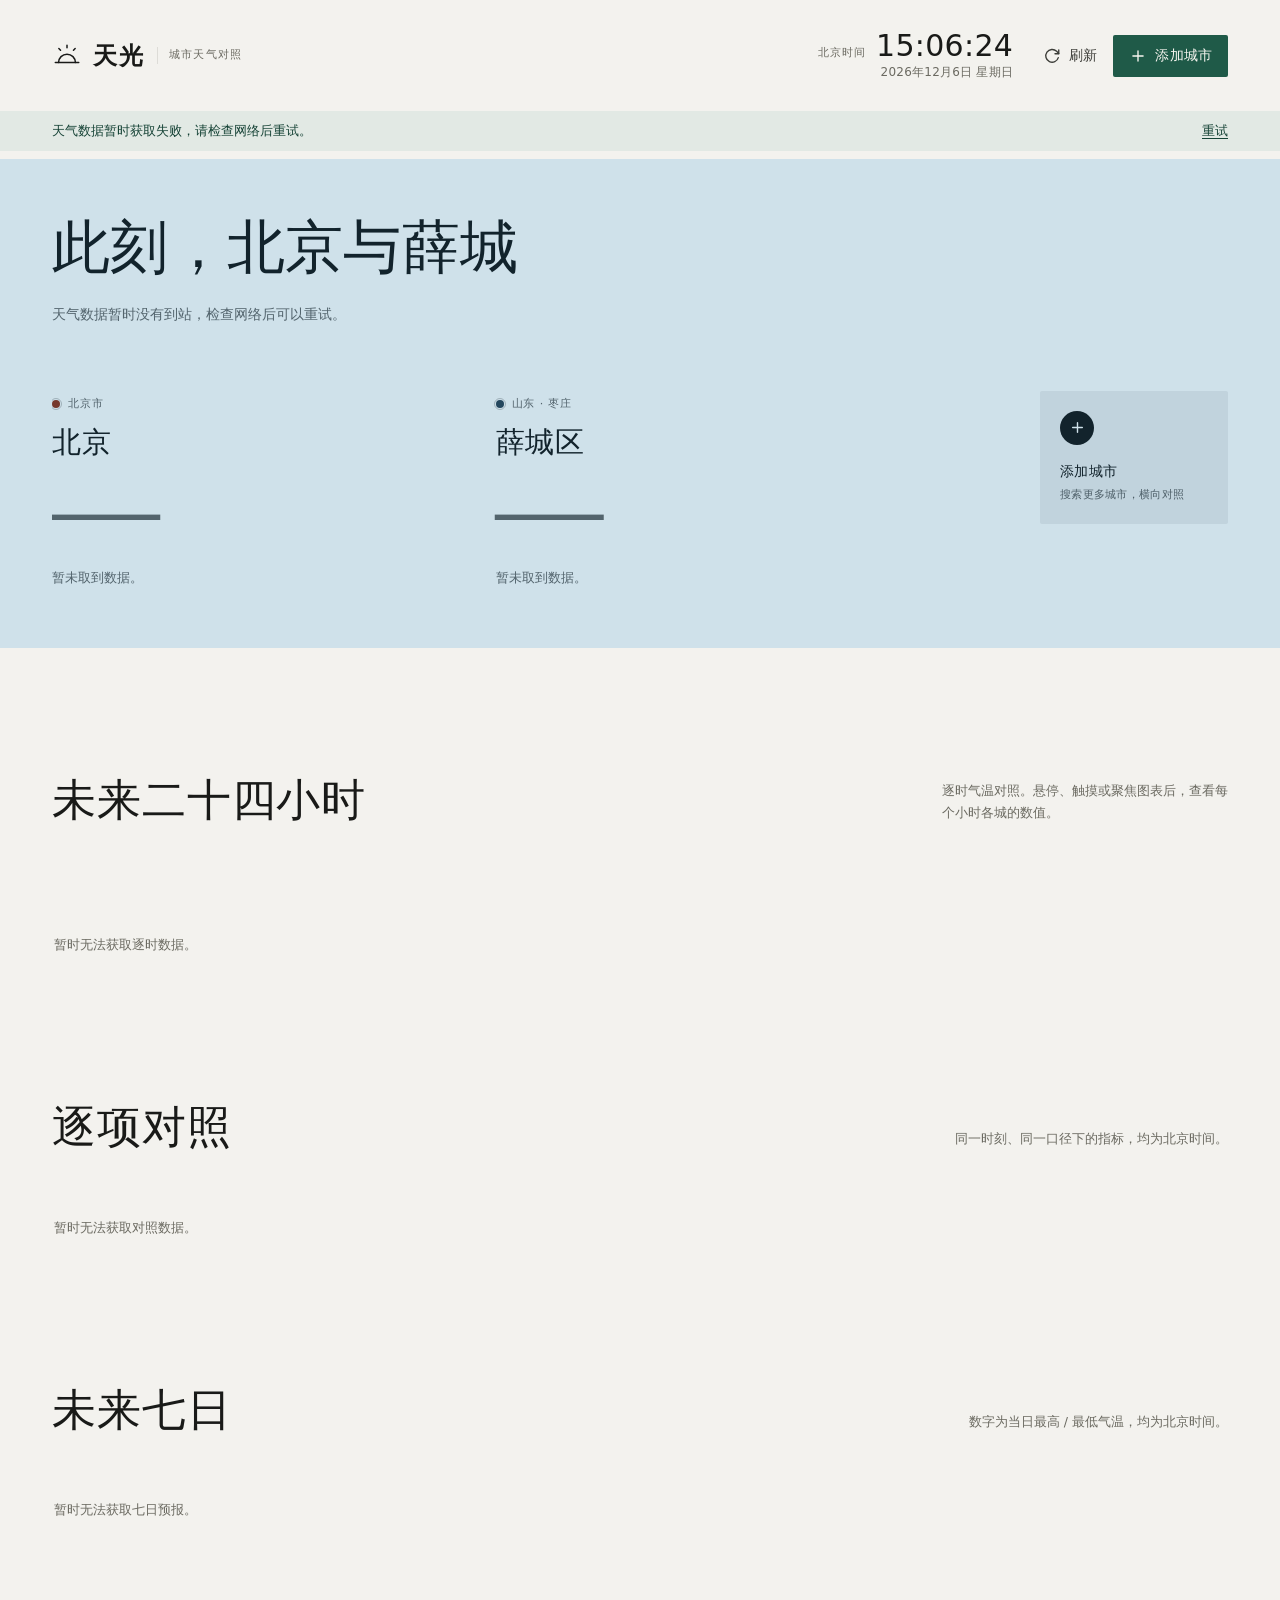
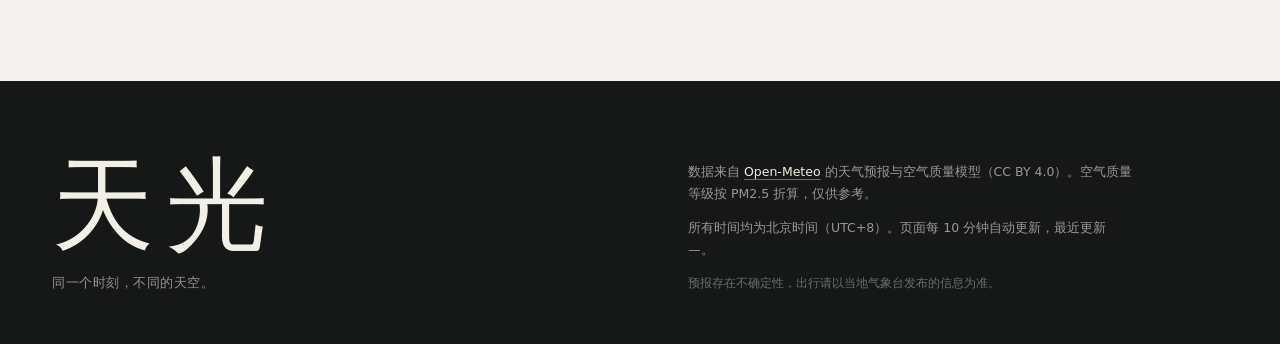
==== index.html @ d03d581f "天光 · 城市天气对照：静态网页版" ====
<!doctype html>
<html lang="zh-CN">
<head>
<meta charset="utf-8">
<meta name="viewport" content="width=device-width, initial-scale=1">
<title>天光 · 北京与薛城天气对照</title>
<meta name="description" content="同一时刻，横向对照北京、薛城区以及更多城市的实时天气、逐时气温与未来七日预报。时间统一为北京时间。">
<meta name="theme-color" content="#0f1728">
<link rel="icon" href="data:image/svg+xml,%3Csvg xmlns='http://www.w3.org/2000/svg' viewBox='0 0 32 32'%3E%3Crect width='32' height='32' fill='%230f1728'/%3E%3Cpath d='M7 22a9 9 0 0 1 18 0M3.5 22h25' fill='none' stroke='%23f2c14e' stroke-width='1.8' stroke-linecap='round'/%3E%3C/svg%3E">
<link rel="preconnect" href="https://api.open-meteo.com" crossorigin>
<link rel="preconnect" href="https://air-quality-api.open-meteo.com" crossorigin>
<link rel="stylesheet" href="./styles.css">
<script>document.documentElement.classList.add('js');</script>
</head>
<body>

<svg class="sprite" xmlns="http://www.w3.org/2000/svg" aria-hidden="true" focusable="false">
  <symbol id="i-mark" viewBox="0 0 32 32">
    <path d="M7 23a9 9 0 0 1 18 0"/>
    <path d="M3.5 23h25"/>
    <path d="M16 4.5v2.6M7.3 8.1l1.8 1.8M24.7 8.1l-1.8 1.8"/>
  </symbol>
  <symbol id="i-sun" viewBox="0 0 24 24">
    <circle cx="12" cy="12" r="4.2"/>
    <path d="M12 2.2v1.8M12 20v1.8M2.2 12H4M20 12h1.8M5.2 5.2l1.3 1.3M17.5 17.5l1.3 1.3M5.2 18.8l1.3-1.3M17.5 6.5l1.3-1.3"/>
  </symbol>
  <symbol id="i-moon" viewBox="0 0 24 24">
    <path d="M21 12.8A9 9 0 1 1 11.2 3a7 7 0 0 0 9.8 9.8Z"/>
  </symbol>
  <symbol id="i-cloud" viewBox="0 0 24 24">
    <path d="M18 10h-1.26A8 8 0 1 0 9 20h9a5 5 0 0 0 0-10Z"/>
  </symbol>
  <symbol id="i-cloud-sun" viewBox="0 0 24 24">
    <circle cx="7.4" cy="7.2" r="3.1"/>
    <path d="M7.4 1.9v1.5M1.9 7.2h1.5M3.5 3.3l1.1 1.1"/>
    <g transform="translate(6.4 4.6) scale(0.64)"><path d="M18 10h-1.26A8 8 0 1 0 9 20h9a5 5 0 0 0 0-10Z"/></g>
  </symbol>
  <symbol id="i-cloud-moon" viewBox="0 0 24 24">
    <path d="M10.4 7.8A4.6 4.6 0 1 1 6.6 1.3a3.6 3.6 0 0 0 3.8 6.5Z" transform="translate(-0.4 0.6)"/>
    <g transform="translate(6.4 4.6) scale(0.64)"><path d="M18 10h-1.26A8 8 0 1 0 9 20h9a5 5 0 0 0 0-10Z"/></g>
  </symbol>
  <symbol id="i-overcast" viewBox="0 0 24 24">
    <g opacity="0.5" transform="translate(1.6 -1.2) scale(0.78)"><path d="M18 10h-1.26A8 8 0 1 0 9 20h9a5 5 0 0 0 0-10Z"/></g>
    <g transform="translate(0.8 3.4) scale(0.86)"><path d="M18 10h-1.26A8 8 0 1 0 9 20h9a5 5 0 0 0 0-10Z"/></g>
  </symbol>
  <symbol id="i-fog" viewBox="0 0 24 24">
    <g transform="translate(0 -2.2) scale(0.92)"><path d="M18 10h-1.26A8 8 0 1 0 9 20h9a5 5 0 0 0 0-10Z"/></g>
    <path d="M6.6 20.3h10.8M8.6 22.6h7.4"/>
  </symbol>
  <symbol id="i-drizzle" viewBox="0 0 24 24">
    <path d="M18 9.4h-1.26A8 8 0 1 0 9 19.4h9a5 5 0 0 0 0-10Z"/>
    <path d="M8.8 20.4l-.4 1.4M13 20.4l-.4 1.4M17.2 20.4l-.4 1.4"/>
  </symbol>
  <symbol id="i-rain" viewBox="0 0 24 24">
    <path d="M18 9h-1.26A8 8 0 1 0 9 19h9a5 5 0 0 0 0-10Z"/>
    <path d="M9.2 20.4l-1.1 2.2M13.2 20.4l-1.1 2.2M17.2 20.4l-1.1 2.2"/>
  </symbol>
  <symbol id="i-rain-heavy" viewBox="0 0 24 24">
    <path d="M18 8.6h-1.26A8 8 0 1 0 9 18.6h9a5 5 0 0 0 0-10Z"/>
    <path d="M7.6 20l-1.4 2.7M11 20l-1.4 2.7M14.4 20l-1.4 2.7M17.8 20l-1.4 2.7"/>
  </symbol>
  <symbol id="i-snow" viewBox="0 0 24 24">
    <path d="M18 9h-1.26A8 8 0 1 0 9 19h9a5 5 0 0 0 0-10Z"/>
    <path d="M8.2 20.2v2.4M7 21.4h2.4M13 20.7v2.4M11.8 21.9h2.4M17.4 20.1v2.4M16.2 21.3h2.4"/>
  </symbol>
  <symbol id="i-sleet" viewBox="0 0 24 24">
    <path d="M18 9h-1.26A8 8 0 1 0 9 19h9a5 5 0 0 0 0-10Z"/>
    <path d="M9.4 20.2l-1 2.1M14.6 20.2v2.2M13.5 21.3h2.2"/>
  </symbol>
  <symbol id="i-thunder" viewBox="0 0 24 24">
    <g transform="translate(0 -1.6)"><path d="M18 9h-1.26A8 8 0 1 0 9 19h9a5 5 0 0 0 0-10Z"/></g>
    <path d="M13 18.4l-2.6 3.1h2.4l-1.3 2.2"/>
  </symbol>
  <symbol id="i-plus" viewBox="0 0 24 24"><path d="M12 5.2v13.6M5.2 12h13.6"/></symbol>
  <symbol id="i-close" viewBox="0 0 24 24"><path d="M6.2 6.2l11.6 11.6M17.8 6.2L6.2 17.8"/></symbol>
  <symbol id="i-refresh" viewBox="0 0 24 24">
    <path d="M21 4v5h-5"/>
    <path d="M20.4 14.2A8.5 8.5 0 1 1 18.2 5.8L21 8.6"/>
  </symbol>
  <symbol id="i-search" viewBox="0 0 24 24"><circle cx="10.5" cy="10.5" r="6.5"/><path d="M15.4 15.4L21 21"/></symbol>
</svg>

<a class="skip-link" href="#main">跳到主要内容</a>

<header class="masthead">
  <a class="brand" href="./" aria-label="天光 · 城市天气对照">
    <svg class="brand-mark" viewBox="0 0 32 32" aria-hidden="true"><use href="#i-mark"></use></svg>
    <span class="brand-name">天光</span>
    <span class="brand-sub">城市天气对照</span>
  </a>

  <div class="clock" role="group" aria-label="北京时间">
    <span class="clock-label">北京时间</span>
    <time class="clock-time" id="clock-time" datetime="">--:--:--</time>
    <span class="clock-date" id="clock-date">—</span>
  </div>

  <div class="mast-tools">
    <button type="button" class="btn btn--quiet" id="refresh-btn" aria-label="刷新天气数据">
      <svg class="ui-icon" aria-hidden="true"><use href="#i-refresh"></use></svg>
      <span class="btn-label">刷新</span>
    </button>
    <button type="button" class="btn btn--solid" id="add-btn">
      <svg class="ui-icon" aria-hidden="true"><use href="#i-plus"></use></svg>
      <span class="btn-label">添加城市</span>
    </button>
  </div>
</header>

<div class="banner" id="banner" role="status" hidden>
  <p id="banner-text"></p>
  <button type="button" class="link-btn" id="banner-retry">重试</button>
</div>

<main id="main">
  <section class="sky" id="sky" data-phase="night" aria-labelledby="headline">
    <div class="sky-inner">
      <div class="sky-main">
        <div class="sky-copy">
          <h1 class="headline" id="headline">此刻，北京与薛城</h1>
          <p class="insight" id="insight">正在获取两座城市的实时天气…</p>
        </div>
        <div class="solar" id="solar" aria-label="北京今日日照"></div>
      </div>
      <div class="city-row" id="city-row" role="group" aria-label="城市天气对照"></div>
      <p class="swipe-hint" id="swipe-hint" hidden>横向滚动，比较全部城市 →</p>
    </div>
  </section>

  <section class="section" id="hourly" aria-labelledby="hourly-title">
    <div class="section-head reveal">
      <h2 class="section-title" id="hourly-title">未来二十四小时</h2>
      <p class="section-note">逐时气温对照。悬停、触摸或聚焦图表后，查看每个小时各城的数值。</p>
    </div>
    <div class="chart-panel reveal">
      <div class="chart-legend" id="chart-legend" aria-label="城市图例，点击可隐藏或显示"></div>
      <div class="chart-wrap" id="chart-wrap">
        <div class="chart-skeleton" aria-hidden="true"></div>
      </div>
      <p class="sr-only" id="chart-live" aria-live="polite"></p>
    </div>
  </section>

  <section class="section" id="compare" aria-labelledby="compare-title">
    <div class="section-head reveal">
      <h2 class="section-title" id="compare-title">逐项对照</h2>
      <p class="section-note">同一时刻、同一口径下的指标，均为北京时间。</p>
    </div>
    <div class="table-scroll reveal" id="compare-table">
      <div class="line-skeleton" aria-hidden="true"></div>
      <div class="line-skeleton" aria-hidden="true"></div>
      <div class="line-skeleton" aria-hidden="true"></div>
      <div class="line-skeleton" aria-hidden="true"></div>
    </div>
  </section>

  <section class="section" id="weekly" aria-labelledby="weekly-title">
    <div class="section-head reveal">
      <h2 class="section-title" id="weekly-title">未来七日</h2>
      <p class="section-note">数字为当日最高 / 最低气温，均为北京时间。<span class="only-mobile">左右滑动查看全部日期。</span></p>
    </div>
    <div class="week-scroll reveal" id="week-grid">
      <div class="line-skeleton" aria-hidden="true"></div>
      <div class="line-skeleton" aria-hidden="true"></div>
    </div>
  </section>
</main>

<footer class="footer">
  <div class="footer-inner">
    <div class="footer-lead">
      <p class="footer-word">天光</p>
      <p class="footer-line">同一个时刻，不同的天空。</p>
    </div>
    <div class="footer-meta">
      <p>数据来自 <a href="https://open-meteo.com/" target="_blank" rel="noopener">Open-Meteo</a> 的天气预报与空气质量模型（CC BY 4.0）。空气质量等级按 PM2.5 折算，仅供参考。</p>
      <p>所有时间均为北京时间（UTC+8）。页面每 10 分钟自动更新，最近更新 <span id="updated-at">—</span>。</p>
      <p class="footer-small">预报存在不确定性，出行请以当地气象台发布的信息为准。</p>
    </div>
  </div>
</footer>

<dialog class="dialog" id="add-dialog" aria-labelledby="add-title">
  <div class="dialog-body">
    <div class="dialog-head">
      <div>
        <h2 class="dialog-title" id="add-title">添加城市</h2>
        <p class="dialog-sub">最多同时对照 <span id="max-cities">6</span> 座城市，时间统一为北京时间。</p>
      </div>
      <button type="button" class="icon-btn" id="dialog-close" aria-label="关闭">
        <svg class="ui-icon" aria-hidden="true"><use href="#i-close"></use></svg>
      </button>
    </div>
    <div class="search-field">
      <svg class="ui-icon" aria-hidden="true"><use href="#i-search"></use></svg>
      <input id="city-search" type="search" placeholder="搜索城市，例如 上海、成都" autocomplete="off" aria-label="搜索城市">
    </div>
    <div class="quick" id="quick-cities" aria-label="热门城市"></div>
    <div class="results" id="city-results" aria-label="搜索结果"></div>
    <div class="dialog-foot">
      <button type="button" class="link-btn" id="reset-cities">恢复默认（北京 / 薛城区）</button>
      <span class="dialog-count" id="city-count">已添加 2 座</span>
    </div>
  </div>
</dialog>

<div class="toast" id="toast" role="status" aria-live="polite"></div>

<noscript>
  <div class="noscript">天光需要启用 JavaScript 才能获取实时天气数据。</div>
</noscript>

<script src="./app.js" defer></script>
</body>
</html>
---- styles.css ----
/* =========================================================================
   天光 · 城市天气对照
   One page, one type system: serif display (Songti) + sans data (PingFang).
   Palette: neutral paper, pine accent, weather-coloured sky bands.
   ========================================================================= */

:root {
  --paper: #f3f2ee;
  --paper-2: #eae8e1;
  --paper-3: #e1ded4;
  --ink: #191a18;
  --ink-soft: #3c3d38;
  --muted: #6b6a61;
  --accent: #1f5a48;
  --accent-deep: #164336;
  --accent-soft: #e2e9e4;
  --accent-ink: #f7f6f0;
  --serif: "Songti SC", "Noto Serif SC", "Source Han Serif SC", "STSong", "SimSun", Georgia, serif;
  --sans: "PingFang SC", "Hiragino Sans GB", "Noto Sans SC", "Source Han Sans SC", "Microsoft YaHei", system-ui, -apple-system, "Segoe UI", sans-serif;
  --shell: 1280px;
  --pad: clamp(20px, 4.2vw, 52px);
  --ease: cubic-bezier(.2, .72, .2, 1);
  --chart-grid: rgba(25, 26, 24, .1);
  --chart-grid-strong: rgba(25, 26, 24, .22);
  --edge: rgba(25, 26, 24, .1);
  --shadow-float: 0 30px 80px -24px rgba(18, 22, 20, .38), 0 2px 10px rgba(18, 22, 20, .08);
}

/* ---------- reset ---------- */

*, *::before, *::after { box-sizing: border-box; }

html { -webkit-text-size-adjust: 100%; }

body {
  margin: 0;
  background: var(--paper);
  color: var(--ink);
  font-family: var(--sans);
  font-size: 16px;
  line-height: 1.55;
  font-feature-settings: "tnum" 1;
  -webkit-font-smoothing: antialiased;
  text-rendering: optimizeLegibility;
}

h1, h2, h3, p, figure { margin: 0; }
button { font: inherit; color: inherit; }
a { color: inherit; }
img, svg { display: block; max-width: 100%; }
table { border-collapse: collapse; }
::selection { background: var(--accent); color: var(--accent-ink); }

:focus-visible {
  outline: 2px solid var(--accent);
  outline-offset: 3px;
}

.sky :focus-visible { outline-color: currentColor; }

.sr-only {
  position: absolute;
  width: 1px; height: 1px;
  padding: 0; margin: -1px;
  overflow: hidden;
  clip: rect(0 0 0 0);
  white-space: nowrap;
  border: 0;
}

.sprite { position: absolute; width: 0; height: 0; overflow: hidden; }

.skip-link {
  position: absolute;
  left: 16px; top: -60px;
  z-index: 60;
  padding: 10px 16px;
  background: var(--ink);
  color: var(--paper);
  text-decoration: none;
  font-size: 14px;
  transition: top .2s var(--ease);
}
.skip-link:focus { top: 12px; }

/* ---------- shared bits ---------- */

.glyph {
  width: 1em; height: 1em;
  fill: none;
  stroke: currentColor;
  stroke-width: 1.7;
  stroke-linecap: round;
  stroke-linejoin: round;
  flex: none;
}

.ui-icon {
  width: 18px; height: 18px;
  fill: none;
  stroke: currentColor;
  stroke-width: 1.8;
  stroke-linecap: round;
  stroke-linejoin: round;
  flex: none;
}

.btn {
  display: inline-flex;
  align-items: center;
  justify-content: center;
  gap: 8px;
  min-height: 42px;
  padding: 0 16px;
  border: 0;
  border-radius: 2px;
  background: transparent;
  color: var(--ink);
  font-size: 14px;
  font-weight: 500;
  letter-spacing: .01em;
  cursor: pointer;
  transition: background-color .18s var(--ease), color .18s var(--ease), opacity .18s var(--ease);
}

.btn--quiet { padding: 0 10px; color: var(--ink-soft); }
.btn--quiet:hover { background: var(--paper-2); color: var(--ink); }

.btn--solid { background: var(--accent); color: var(--accent-ink); }
.btn--solid:hover { background: var(--accent-deep); }
.btn:active { transform: translateY(1px); }
.btn:disabled { opacity: .6; cursor: progress; }

.btn.is-loading .ui-icon { animation: spin 1.1s linear infinite; }

.icon-btn {
  display: inline-grid;
  place-items: center;
  width: 40px; height: 40px;
  border: 0;
  border-radius: 2px;
  background: transparent;
  color: var(--ink-soft);
  cursor: pointer;
  transition: background-color .18s var(--ease), color .18s var(--ease);
}
.icon-btn:hover { background: var(--paper-2); color: var(--ink); }

.link-btn {
  padding: 0;
  border: 0;
  background: none;
  color: var(--accent);
  font-size: 13px;
  text-decoration: underline;
  text-decoration-thickness: 1px;
  text-underline-offset: 3px;
  cursor: pointer;
}
.link-btn:hover { color: var(--accent-deep); }

@keyframes spin { to { transform: rotate(360deg); } }
@keyframes rise {
  from { opacity: 0; transform: translateY(22px); }
  to { opacity: 1; transform: none; }
}
@keyframes fade { from { opacity: 0; } to { opacity: 1; } }
@keyframes pulse {
  0%, 100% { opacity: .55; }
  50% { opacity: .95; }
}

/* ---------- masthead ---------- */

.masthead {
  max-width: var(--shell);
  margin: 0 auto;
  padding: clamp(18px, 2.6vw, 30px) var(--pad);
  display: grid;
  grid-template-columns: auto minmax(0, 1fr) auto;
  align-items: center;
  gap: 20px;
}

.brand {
  display: inline-flex;
  align-items: center;
  gap: 11px;
  text-decoration: none;
  color: var(--ink);
}

.brand-mark {
  width: 30px; height: 30px;
  fill: none;
  stroke: var(--ink);
  stroke-width: 1.6;
  stroke-linecap: round;
}

.brand-name {
  font-family: var(--serif);
  font-size: 24px;
  font-weight: 600;
  letter-spacing: .1em;
  line-height: 1;
}

.brand-sub {
  font-size: 11px;
  letter-spacing: .12em;
  color: var(--muted);
  border-left: 1px solid var(--edge);
  padding-left: 11px;
  line-height: 1.5;
}

.clock {
  justify-self: end;
  display: grid;
  grid-template-columns: auto auto;
  grid-template-areas: "label time" "date date";
  align-items: baseline;
  column-gap: 10px;
  row-gap: 1px;
  text-align: right;
}

.clock-label {
  grid-area: label;
  font-size: 11px;
  letter-spacing: .1em;
  color: var(--muted);
}

.clock-time {
  grid-area: time;
  font-size: clamp(24px, 2.4vw, 30px);
  font-weight: 300;
  letter-spacing: .01em;
  font-variant-numeric: tabular-nums;
  line-height: 1.05;
}

.clock-date {
  grid-area: date;
  font-size: 12px;
  color: var(--muted);
  letter-spacing: .02em;
}

.mast-tools { display: flex; align-items: center; gap: 6px; }

.banner {
  display: flex;
  align-items: center;
  justify-content: space-between;
  gap: 16px;
  background: var(--accent-soft);
  color: var(--accent-deep);
  padding: 10px clamp(20px, 4.2vw, 52px);
  font-size: 13px;
  margin: 0 0 8px;
}
.banner[hidden] { display: none; }
.banner p { margin: 0; }
.banner .link-btn { color: var(--accent-deep); white-space: nowrap; }

/* ---------- sky band ---------- */

.sky {
  --sky-bg: #cfe1ea;
  --sky-ink: #12232c;
  --sky-muted: rgba(18, 35, 44, .66);
  --sky-line: rgba(18, 35, 44, .22);
  --sky-sun: #d99a2b;
  --sky-tint: rgba(18, 35, 44, .07);
  --sky-tint-hover: rgba(18, 35, 44, .13);
  --sky-dot-ring: rgba(18, 35, 44, .25);
  background: var(--sky-bg);
  color: var(--sky-ink);
  transition: background-color .8s var(--ease), color .8s var(--ease);
}

.sky[data-phase="dawn"] {
  --sky-bg: #efd4bb;
  --sky-ink: #2b1d15;
  --sky-muted: rgba(43, 29, 21, .66);
  --sky-line: rgba(43, 29, 21, .22);
  --sky-sun: #d8863a;
  --sky-tint: rgba(43, 29, 21, .07);
  --sky-tint-hover: rgba(43, 29, 21, .13);
}

.sky[data-phase="golden"] {
  --sky-bg: #e7b879;
  --sky-ink: #2a1c10;
  --sky-muted: rgba(42, 28, 16, .68);
  --sky-line: rgba(42, 28, 16, .24);
  --sky-sun: #f9e6b8;
  --sky-tint: rgba(42, 28, 16, .08);
  --sky-tint-hover: rgba(42, 28, 16, .15);
}

.sky[data-phase="dusk"] {
  --sky-bg: #a7959c;
  --sky-ink: #1d1720;
  --sky-muted: rgba(29, 23, 32, .68);
  --sky-line: rgba(29, 23, 32, .24);
  --sky-sun: #f0d8b4;
  --sky-tint: rgba(29, 23, 32, .08);
  --sky-tint-hover: rgba(29, 23, 32, .15);
}

.sky[data-phase="night"] {
  --sky-bg: #0f1728;
  --sky-ink: #edf1f7;
  --sky-muted: rgba(237, 241, 247, .66);
  --sky-line: rgba(237, 241, 247, .22);
  --sky-sun: #e9eef7;
  --sky-tint: rgba(255, 255, 255, .06);
  --sky-tint-hover: rgba(255, 255, 255, .12);
  --sky-dot-ring: rgba(255, 255, 255, .4);
}

.sky-inner {
  max-width: var(--shell);
  margin: 0 auto;
  padding: clamp(30px, 4.4vw, 56px) var(--pad) clamp(34px, 4.6vw, 58px);
  min-height: clamp(440px, 50vh, 600px);
  display: flex;
  flex-direction: column;
  justify-content: space-between;
  gap: clamp(40px, 5vw, 64px);
}

.sky-main {
  display: flex;
  align-items: flex-start;
  justify-content: space-between;
  gap: clamp(28px, 4vw, 64px);
}

.sky-copy { max-width: 920px; }

.headline {
  font-family: var(--serif);
  font-size: clamp(34px, 4.5vw, 58px);
  font-weight: 400;
  line-height: 1.14;
  letter-spacing: .005em;
  text-wrap: balance;
  max-width: 13em;
  margin: 0;
}

.insight {
  margin-top: clamp(16px, 2vw, 22px);
  max-width: 34ch;
  font-size: 14px;
  line-height: 1.7;
  color: var(--sky-muted);
  text-wrap: pretty;
}

/* solar arc */

.solar {
  flex: 0 0 auto;
  width: min(360px, 31vw);
  padding-top: 6px;
}

.solar-title {
  font-size: 11px;
  letter-spacing: .1em;
  color: var(--sky-muted);
  margin: 0 0 2px;
}

.solar svg { width: 100%; height: auto; overflow: visible; }
.solar-arc { fill: none; stroke: var(--sky-line); stroke-width: 1.1; }
.solar-horizon { stroke: var(--sky-line); stroke-width: 1.1; }
.solar-tick { stroke: var(--sky-line); stroke-width: 1.1; }
.solar-disc { fill: var(--sky-sun); }
.solar-moon path { fill: none; stroke: var(--sky-sun); stroke-width: 1.5; stroke-linejoin: round; }
.solar-cap {
  display: flex;
  justify-content: space-between;
  gap: 16px;
  margin-top: 2px;
  font-size: 11px;
  letter-spacing: .04em;
  color: var(--sky-muted);
  font-variant-numeric: tabular-nums;
}
.solar-note {
  margin-top: 8px;
  font-size: 12px;
  color: var(--sky-muted);
  font-variant-numeric: tabular-nums;
}

/* city columns */

.city-row[data-count="3"] { gap: clamp(24px, 3vw, 44px); }
.city-row[data-count="3"] .city-temp { font-size: clamp(76px, 6.6vw, 100px); }

.city-row[data-count="4"] { gap: clamp(24px, 2.4vw, 36px); }
.city-row[data-count="5"],
.city-row[data-count="6"] { gap: clamp(20px, 2vw, 28px); }
.city-row[data-count="4"] .city,
.city-row[data-count="5"] .city,
.city-row[data-count="6"] .city {
  flex: 1 1 150px;
  min-width: 150px;
  max-width: none;
}
.city-row[data-count="4"] .city { flex-basis: 170px; min-width: 170px; }
.city-row[data-count="4"] .city-temp,
.city-row[data-count="5"] .city-temp,
.city-row[data-count="6"] .city-temp { font-size: clamp(68px, 6.1vw, 88px); }
.city-row[data-count="4"] .city-temp-line,
.city-row[data-count="5"] .city-temp-line,
.city-row[data-count="6"] .city-temp-line {
  flex-direction: column;
  align-items: flex-start;
  gap: 10px;
}
.city-row[data-count="4"] .city-cond,
.city-row[data-count="5"] .city-cond,
.city-row[data-count="6"] .city-cond { padding-bottom: 0; font-size: 14px; }
.city-row[data-count="4"] .city-cond .glyph,
.city-row[data-count="5"] .city-cond .glyph,
.city-row[data-count="6"] .city-cond .glyph { font-size: 28px; }
.city-row[data-count="4"] .city-meta,
.city-row[data-count="5"] .city-meta,
.city-row[data-count="6"] .city-meta { min-height: 3.3em; }
.city-row[data-count="6"] .add-city { display: none; }

.swipe-hint {
  margin: 14px 0 0;
  font-size: 11px;
  letter-spacing: .06em;
  color: var(--sky-muted);
}
.swipe-hint[hidden] { display: none; }

.city-row {
  display: flex;
  align-items: stretch;
  gap: clamp(24px, 3.4vw, 52px);
  overflow-x: auto;
  overscroll-behavior-x: contain;
  scrollbar-width: none;
  scroll-snap-type: x proximity;
  padding-bottom: 2px;
}
.city-row::-webkit-scrollbar { display: none; }
.city-row.is-scrollable:not(.is-end) {
  -webkit-mask-image: linear-gradient(to right, #000 0, #000 calc(100% - 14px), transparent 100%);
  mask-image: linear-gradient(to right, #000 0, #000 calc(100% - 14px), transparent 100%);
  padding-right: 4px;
}

.city {
  position: relative;
  flex: 1 1 236px;
  min-width: 214px;
  max-width: 400px;
  scroll-snap-align: start;
  padding-top: 4px;
}

.city-region {
  display: flex;
  align-items: center;
  gap: 8px;
  min-height: 18px;
  font-size: 11px;
  letter-spacing: .08em;
  color: var(--sky-muted);
  margin-bottom: 12px;
}

.city-dot {
  width: 8px; height: 8px;
  border-radius: 50%;
  background: var(--dot, var(--sky-sun));
  outline: 1px solid var(--sky-dot-ring);
  outline-offset: 1px;
  flex: none;
}

@supports (background: color-mix(in srgb, red, blue)) {
  .sky .city-dot { background: color-mix(in srgb, var(--dot, var(--sky-sun)) 62%, var(--sky-ink)); }
}

.city-name {
  font-family: var(--serif);
  font-size: clamp(22px, 2.3vw, 29px);
  font-weight: 400;
  letter-spacing: .03em;
  line-height: 1.2;
  margin: 0 0 4px;
  padding-right: 30px;
}

.city-remove {
  position: absolute;
  top: 0; right: 0;
  display: grid;
  place-items: center;
  width: 28px; height: 28px;
  padding: 0;
  border: 0;
  border-radius: 2px;
  background: transparent;
  color: var(--sky-muted);
  cursor: pointer;
  opacity: 0;
  transition: opacity .18s var(--ease), background-color .18s var(--ease), color .18s var(--ease);
}
.city-remove .ui-icon { width: 15px; height: 15px; }
.city:hover .city-remove,
.city:focus-within .city-remove { opacity: 1; }
.city-remove:hover { background: var(--sky-tint); color: var(--sky-ink); }

.city-temp-line {
  display: flex;
  align-items: flex-end;
  flex-wrap: wrap;
  gap: 10px 18px;
  margin-top: 2px;
}

.city-temp {
  font-family: var(--serif);
  font-size: clamp(76px, 8.4vw, 112px);
  line-height: .82;
  letter-spacing: -.035em;
  font-variant-numeric: tabular-nums;
  display: inline-flex;
  align-items: flex-start;
}

.city-unit {
  font-size: .4em;
  line-height: 1;
  margin-top: .1em;
  margin-left: .015em;
  letter-spacing: 0;
  color: var(--sky-muted);
}

.city-cond {
  display: flex;
  align-items: center;
  gap: 9px;
  padding-bottom: 9px;
  font-size: 15px;
  letter-spacing: .02em;
  white-space: nowrap;
}
.city-cond .glyph { font-size: 34px; stroke-width: 1.45; }

.city-meta {
  margin-top: 16px;
  font-size: 12.5px;
  line-height: 1.65;
  color: var(--sky-muted);
  font-variant-numeric: tabular-nums;
}
.city-meta b { font-weight: 500; color: var(--sky-ink); }

.city-aqi {
  display: flex;
  align-items: center;
  gap: 7px;
  margin-top: 7px;
  font-size: 11.5px;
  color: var(--sky-muted);
  font-variant-numeric: tabular-nums;
}

.aqi-dot {
  width: 7px; height: 7px;
  border-radius: 50%;
  background: var(--aqi);
  flex: none;
}

.city--empty .city-temp { color: var(--sky-muted); }

.add-city {
  flex: 0 0 188px;
  margin-left: auto;
  display: flex;
  flex-direction: column;
  justify-content: flex-start;
  align-items: flex-start;
  gap: 16px;
  min-height: 0;
  padding: 20px;
  align-self: flex-start;
  border: 0;
  border-radius: 2px;
  background: var(--sky-tint);
  color: var(--sky-ink);
  text-align: left;
  cursor: pointer;
  scroll-snap-align: end;
  transition: background-color .2s var(--ease);
}
.add-city:hover { background: var(--sky-tint-hover); }
.add-city:disabled { cursor: default; background: var(--sky-tint); opacity: .6; }

.add-city-plus {
  display: grid;
  place-items: center;
  width: 34px; height: 34px;
  border-radius: 50%;
  background: var(--sky-ink);
  color: var(--sky-bg);
}
.add-city-plus .ui-icon { width: 17px; height: 17px; stroke-width: 2; }

.add-city-text {
  display: block;
  font-size: 14px;
  letter-spacing: .02em;
}
.add-city-text small {
  display: block;
  margin-top: 4px;
  font-size: 11px;
  line-height: 1.6;
  color: var(--sky-muted);
}

/* ---------- sections ---------- */

.section {
  max-width: var(--shell);
  margin: 0 auto;
  padding: clamp(76px, 10vw, 132px) var(--pad) 0;
}

.section-head {
  display: flex;
  align-items: flex-end;
  justify-content: space-between;
  gap: 32px;
  margin-bottom: clamp(28px, 3.6vw, 44px);
}

.section-title {
  font-family: var(--serif);
  font-size: clamp(30px, 3.5vw, 44px);
  font-weight: 400;
  letter-spacing: .02em;
  line-height: 1.15;
}

.section-note {
  max-width: 36ch;
  font-size: 12.5px;
  line-height: 1.7;
  color: var(--muted);
  padding-bottom: 4px;
  text-wrap: pretty;
}

/* chart */

.chart-panel { position: relative; }

.chart-legend {
  display: flex;
  flex-wrap: wrap;
  gap: 4px 22px;
  margin-bottom: 18px;
  min-height: 26px;
}

.legend-btn {
  display: inline-flex;
  align-items: center;
  gap: 8px;
  padding: 3px 0;
  border: 0;
  background: none;
  color: var(--ink);
  font-size: 13px;
  cursor: pointer;
  transition: opacity .18s var(--ease);
}
.legend-btn .legend-dot {
  width: 9px; height: 9px;
  border-radius: 50%;
  background: var(--c);
  flex: none;
}
.legend-btn[aria-pressed="false"] { opacity: .34; }
.legend-btn:hover { opacity: .7; }
.legend-btn[aria-pressed="false"]:hover { opacity: .55; }

.chart-wrap { position: relative; }

.chart {
  width: 100%;
  height: auto;
  touch-action: pan-y;
  overflow: visible;
}
.chart text {
  font-family: var(--sans);
  font-size: 11px;
  fill: var(--muted);
  font-variant-numeric: tabular-nums;
}
.chart .axis-line { stroke: var(--chart-grid); stroke-width: 1; }
.chart .axis-line--zero { stroke: rgba(191, 63, 40, .32); }
.chart .axis-label--zero { fill: rgba(191, 63, 40, .8); }
.chart .day-line { stroke: var(--chart-grid); stroke-width: 1; stroke-dasharray: 2 4; }
.chart .day-label { fill: var(--muted); font-size: 10px; letter-spacing: .06em; }
.chart .series-path {
  fill: none;
  stroke-width: 2;
  stroke-linecap: round;
  stroke-linejoin: round;
}
.chart .series-path.is-drawing { animation: draw-in 1.1s var(--ease) both; }
.chart .cursor-line { stroke: var(--ink); stroke-width: 1; opacity: .28; }
.chart .cursor-dot {
  stroke: var(--paper);
  stroke-width: 2;
  opacity: 0;
  transition: opacity .12s var(--ease);
}
.chart.is-active .cursor-dot { opacity: 1; }
.chart:focus-visible { outline: 2px solid var(--accent); outline-offset: 6px; }

@keyframes draw-in {
  from { stroke-dashoffset: var(--len); }
  to { stroke-dashoffset: 0; }
}

.chart-tip {
  position: absolute;
  top: 20px; left: 110px;
  z-index: 3;
  min-width: 176px;
  padding: 10px 12px;
  background: var(--ink);
  color: var(--paper);
  border-radius: 2px;
  font-size: 12px;
  line-height: 1.45;
  pointer-events: none;
  opacity: 0;
  transform: translate(-50%, 0);
  transition: opacity .14s var(--ease);
  font-variant-numeric: tabular-nums;
}
.chart-tip.is-on { opacity: 1; }
.tip-time {
  color: rgba(243, 242, 238, .62);
  margin-bottom: 6px;
  letter-spacing: .02em;
}
.tip-row {
  display: grid;
  grid-template-columns: 7px minmax(0, 1fr) auto auto;
  align-items: center;
  gap: 7px;
  padding: 2px 0;
}
.tip-dot { width: 7px; height: 7px; border-radius: 50%; background: var(--c); }
.tip-name { color: rgba(243, 242, 238, .82); overflow: hidden; text-overflow: ellipsis; white-space: nowrap; }
.tip-val { font-weight: 600; }
.tip-cond { color: rgba(243, 242, 238, .6); font-size: 11px; white-space: nowrap; }

.chart-skeleton {
  height: clamp(260px, 32vw, 340px);
  background: var(--paper-2);
  animation: pulse 1.8s ease-in-out infinite;
}

.legend-temp { color: var(--muted); font-variant-numeric: tabular-nums; }

.line-skeleton {
  height: 20px;
  margin: 15px 0;
  background: var(--paper-2);
  animation: pulse 1.8s ease-in-out infinite;
}

/* table */

.table-scroll { overflow-x: auto; scrollbar-width: thin; }
.table-scroll::-webkit-scrollbar { height: 4px; }
.table-scroll::-webkit-scrollbar-thumb { background: var(--paper-3); }

.compare {
  width: 100%;
  min-width: 620px;
  font-size: 13.5px;
}

.compare thead th {
  padding: 0 14px 14px;
  text-align: center;
  font-weight: 500;
  font-size: 12px;
  letter-spacing: .06em;
  color: var(--muted);
  white-space: nowrap;
}
.compare thead th.row-label {
  text-align: left;
  padding-left: 2px;
  color: var(--muted);
}
.compare thead .th-city {
  display: inline-flex;
  align-items: center;
  gap: 7px;
  color: var(--ink);
  font-size: 13px;
  letter-spacing: .03em;
}
.compare thead .th-city .dot {
  width: 8px; height: 8px;
  border-radius: 50%;
  background: var(--c);
  flex: none;
}

.compare tbody tr { --row-bg: var(--paper); }
.compare tbody tr:nth-child(even) { --row-bg: var(--paper-2); }
.compare tbody tr:hover { --row-bg: var(--paper-3); }

.compare tbody th {
  position: sticky;
  left: 0;
  z-index: 1;
  width: 132px;
  padding: 13px 16px 13px 2px;
  background: var(--row-bg);
  text-align: left;
  font-weight: 400;
  color: var(--muted);
  white-space: nowrap;
  font-size: 12.5px;
  letter-spacing: .02em;
}

.compare tbody td {
  padding: 13px 14px;
  background: var(--row-bg);
  text-align: center;
  color: var(--ink);
  font-variant-numeric: tabular-nums;
  white-space: nowrap;
}

.cell-cond { display: inline-flex; align-items: center; gap: 7px; }
.cell-cond .glyph { font-size: 22px; stroke-width: 1.55; }
.cell-aqi { display: inline-flex; align-items: center; gap: 6px; }
.cell-sub { color: var(--muted); font-size: 11.5px; }

.empty-state {
  padding: 20px 2px;
  font-size: 13px;
  color: var(--muted);
}

/* week */

.week-scroll { overflow-x: auto; scrollbar-width: thin; }
.week-scroll::-webkit-scrollbar { height: 4px; }
.week-scroll::-webkit-scrollbar-thumb { background: var(--paper-3); }

.week-table {
  width: 100%;
  min-width: 740px;
  font-variant-numeric: tabular-nums;
}

.week-table th,
.week-table td {
  padding: 14px 8px;
  background: var(--paper);
  text-align: center;
}

.week-table thead th {
  padding: 0 8px 14px;
  font-size: 11.5px;
  font-weight: 400;
  letter-spacing: .05em;
  color: var(--muted);
  vertical-align: bottom;
}
.week-table thead th.is-today { color: var(--ink); }
.week-head > span { display: block; }
.week-head .wk-date { margin-top: 2px; font-size: 10.5px; color: var(--muted); }
.week-table thead .week-corner {
  padding-left: 2px;
  text-align: left;
}

.week-table tbody tr:nth-child(even) th,
.week-table tbody tr:nth-child(even) td { background: var(--paper-2); }
.week-table tbody tr:hover th,
.week-table tbody tr:hover td { background: var(--paper-3); }

.week-table tbody th {
  padding-left: 2px;
  font-weight: 400;
  font-size: 13.5px;
  letter-spacing: .02em;
  text-align: left;
  white-space: nowrap;
}

.week-city {
  display: inline-flex;
  align-items: center;
  gap: 8px;
}
.week-city .dot { width: 8px; height: 8px; border-radius: 50%; background: var(--c); flex: none; }

.week-cell {
  display: flex;
  flex-direction: column;
  align-items: center;
  gap: 5px;
}
.week-cell .glyph { font-size: 23px; stroke-width: 1.5; color: var(--ink-soft); }
.week-cell .hi { font-size: 15px; }
.week-cell .lo { font-size: 11.5px; color: var(--muted); }

.only-mobile { display: none; }

/* ---------- footer ---------- */

.footer {
  margin-top: clamp(84px, 11vw, 148px);
  background: #151816;
  color: #f1efe6;
  padding: clamp(44px, 6vw, 76px) var(--pad) clamp(32px, 4vw, 52px);
}

.footer-inner {
  max-width: var(--shell);
  margin: 0 auto;
  display: grid;
  grid-template-columns: minmax(0, 1fr) minmax(0, 540px);
  gap: clamp(32px, 5vw, 72px);
  align-items: end;
}

.footer-word {
  font-family: var(--serif);
  font-size: clamp(56px, 8vw, 104px);
  font-weight: 400;
  letter-spacing: .12em;
  line-height: .95;
}

.footer-line {
  margin-top: 18px;
  font-size: 13px;
  letter-spacing: .04em;
  color: rgba(241, 239, 230, .58);
}

.footer-meta p {
  margin: 0 0 12px;
  font-size: 12.5px;
  line-height: 1.75;
  color: rgba(241, 239, 230, .6);
  max-width: 56ch;
}
.footer-meta p:last-child { margin-bottom: 0; }
.footer-meta a {
  color: #f1efe6;
  text-decoration-color: rgba(241, 239, 230, .4);
  text-underline-offset: 3px;
}
.footer-small { font-size: 11.5px !important; color: rgba(241, 239, 230, .4) !important; }

/* ---------- dialog ---------- */

.dialog {
  width: min(580px, calc(100vw - 28px));
  max-height: min(84vh, 760px);
  padding: 0;
  border: 0;
  border-radius: 2px;
  background: var(--paper);
  color: var(--ink);
  box-shadow: var(--shadow-float);
  overflow: hidden;
}
.dialog::backdrop { background: rgba(15, 23, 40, .5); }

.dialog-body {
  display: flex;
  flex-direction: column;
  max-height: min(84vh, 760px);
  padding: clamp(20px, 3.4vw, 32px) clamp(20px, 3.4vw, 34px) 20px;
}

.dialog-head {
  display: flex;
  align-items: flex-start;
  justify-content: space-between;
  gap: 20px;
  margin-bottom: 20px;
}

.dialog-title {
  font-family: var(--serif);
  font-size: 28px;
  font-weight: 400;
  letter-spacing: .03em;
  margin: 0 0 6px;
}

.dialog-sub {
  margin: 0;
  font-size: 12px;
  color: var(--muted);
  line-height: 1.6;
}

.search-field {
  display: flex;
  align-items: center;
  gap: 10px;
  padding: 0 14px;
  background: var(--paper-2);
  border-radius: 2px;
  transition: background-color .18s var(--ease);
}
.search-field:focus-within { background: var(--paper-3); }
.search-field .ui-icon { color: var(--muted); }
.search-field input {
  flex: 1;
  min-width: 0;
  height: 48px;
  border: 0;
  background: transparent;
  color: var(--ink);
  font: inherit;
  font-size: 15px;
  outline: none;
}
.search-field input::placeholder { color: var(--muted); }
.search-field input::-webkit-search-cancel-button { display: none; }

.quick {
  display: flex;
  flex-wrap: wrap;
  gap: 6px;
  margin-top: 14px;
}

.chip {
  padding: 6px 11px;
  border: 0;
  border-radius: 2px;
  background: var(--paper-2);
  color: var(--ink-soft);
  font-size: 12.5px;
  cursor: pointer;
  transition: background-color .16s var(--ease), color .16s var(--ease);
}
.chip:hover { background: var(--paper-3); color: var(--ink); }
.chip:disabled { opacity: .42; cursor: default; }

.results {
  margin-top: 16px;
  overflow-y: auto;
  min-height: 44px;
  max-height: 300px;
  scrollbar-width: thin;
}

.result-row {
  display: flex;
  align-items: center;
  justify-content: space-between;
  gap: 16px;
  width: 100%;
  padding: 11px 2px;
  border: 0;
  background: none;
  text-align: left;
  cursor: pointer;
  border-top: 1px solid var(--edge);
  transition: background-color .16s var(--ease);
}
.result-row:hover { background: var(--paper-2); }
.result-row:disabled { cursor: default; }
.result-main { min-width: 0; }
.result-name {
  font-size: 14.5px;
  letter-spacing: .02em;
  display: block;
}
.result-region {
  display: block;
  margin-top: 2px;
  font-size: 11.5px;
  color: var(--muted);
  letter-spacing: .02em;
}
.result-add {
  flex: none;
  font-size: 12px;
  color: var(--accent);
  letter-spacing: .02em;
}
.result-row:disabled .result-add { color: var(--muted); }
.result-hint, .result-status {
  padding: 10px 0;
  font-size: 12px;
  color: var(--muted);
  line-height: 1.7;
}

.dialog-foot {
  display: flex;
  align-items: center;
  justify-content: space-between;
  gap: 16px;
  margin-top: 18px;
  padding-top: 14px;
  border-top: 1px solid var(--edge);
}
.dialog-count { font-size: 11.5px; color: var(--muted); }

/* ---------- toast ---------- */

.toast {
  position: fixed;
  left: 50%;
  bottom: 28px;
  z-index: 80;
  transform: translate(-50%, 16px);
  padding: 10px 16px;
  background: var(--ink);
  color: var(--paper);
  border-radius: 2px;
  font-size: 13px;
  letter-spacing: .02em;
  opacity: 0;
  pointer-events: none;
  transition: opacity .22s var(--ease), transform .22s var(--ease);
}
.toast.is-on { opacity: 1; transform: translate(-50%, 0); }

.noscript {
  position: fixed;
  left: 16px; right: 16px; bottom: 16px;
  z-index: 90;
  padding: 14px 18px;
  background: var(--ink);
  color: var(--paper);
  font-size: 14px;
}

/* ---------- reveal ---------- */

.js .reveal {
  opacity: 0;
  transform: translateY(22px);
  transition: opacity .8s var(--ease), transform .8s var(--ease);
}
.js .reveal.is-in { opacity: 1; transform: none; }

.js .sky-copy { animation: rise .9s var(--ease) both; }
.js .solar { animation: fade 1.2s var(--ease) both .15s; }
.js .city-row--first .city,
.js .city-row--first .add-city {
  animation: rise .8s var(--ease) both;
  animation-delay: calc(var(--i, 0) * 70ms + 120ms);
}

/* ---------- responsive ---------- */

@media (max-width: 1024px) {
  .sky-main { gap: 32px; }
  .solar { width: min(300px, 30vw); }
  .city { max-width: 340px; }
}

@media (max-width: 860px) {
  .solar { display: none; }
  .masthead {
    grid-template-columns: minmax(0, 1fr) auto;
    grid-template-areas:
      "brand tools"
      "clock clock";
    align-items: center;
    row-gap: 12px;
  }
  .brand { grid-area: brand; }
  .mast-tools { grid-area: tools; justify-self: end; }
  .clock {
    grid-area: clock;
    justify-self: start;
    grid-template-columns: auto auto auto;
    grid-template-areas: "label time date";
    column-gap: 10px;
    text-align: left;
  }
  .clock-date { align-self: baseline; }
  .section-head { flex-direction: column; align-items: flex-start; gap: 12px; }
  .section-note { max-width: 46ch; }
  .footer-inner { grid-template-columns: 1fr; align-items: start; }
}

@media (max-width: 640px) {
  .brand-sub { display: none; }
  .brand-name { font-size: 22px; }
  .brand-mark { width: 27px; height: 27px; }

  .clock { grid-template-columns: auto auto; grid-template-areas: "label time" "date date"; row-gap: 2px; }
  .clock-time { font-size: 23px; }

  .mast-tools .btn--quiet { padding: 0; width: 42px; justify-content: center; }
  .mast-tools .btn--quiet .btn-label { display: none; }
  .btn { min-height: 40px; padding: 0 13px; font-size: 13.5px; }
  .btn--solid { padding: 0 14px; }

  .sky-inner {
    min-height: 0;
    gap: 40px;
    padding-top: 30px;
    padding-bottom: 34px;
  }
  .headline { font-size: clamp(30px, 8.4vw, 38px); }
  .insight { font-size: 13px; margin-top: 14px; max-width: 30ch; }
  .city-row { gap: 32px; }
  .city-row[data-count] .city { flex: 0 0 100%; max-width: none; min-width: 0; }
  .city-row[data-count] .city-temp { font-size: clamp(72px, 22vw, 92px); }
  .city-row[data-count] .city-temp-line { flex-direction: row; align-items: flex-end; gap: 10px 18px; }
  .city-row[data-count] .city-cond { padding-bottom: 9px; font-size: 15px; }
  .city-row[data-count] .city-cond .glyph { font-size: 30px; }
  .city-row[data-count="6"] .add-city { display: flex; }

  /* two cities sit side by side on a phone: the comparison stays visible */
  .city-row[data-count="2"] { gap: 18px; overflow-x: visible; }
  .city-row[data-count="2"] .city { flex: 1 1 0; min-width: 0; }
  .city-row[data-count="2"] .city-temp { font-size: clamp(58px, 16vw, 70px); }
  .city-row[data-count="2"] .city-temp-line { flex-direction: column; align-items: flex-start; gap: 8px; }
  .city-row[data-count="2"] .city-cond { padding-bottom: 0; font-size: 13.5px; }
  .city-row[data-count="2"] .city-cond .glyph { font-size: 26px; }
  .city-row[data-count="2"] .city-meta { font-size: 11px; margin-top: 12px; }
  .city-row[data-count="2"] .city-aqi { font-size: 10.5px; flex-wrap: wrap; }
  .city-row[data-count="2"] .add-city { display: none; }
  .city-temp { font-size: clamp(72px, 22vw, 92px); }
  .city-remove { opacity: .38; background: transparent; width: 24px; height: 24px; top: -2px; }
  .city-remove:active { opacity: .8; background: var(--sky-tint); }
  .add-city { flex: 0 0 100%; max-width: none; margin-left: 0; }

  .city-cond .glyph { font-size: 30px; }

  .section { padding-top: clamp(64px, 16vw, 88px); }
  .section-title { font-size: clamp(27px, 7.5vw, 34px); }

  .chart-legend { gap: 2px 16px; margin-bottom: 14px; }
  .legend-btn { font-size: 12px; }

  .compare {
    min-width: calc(84px + var(--city-count, 2) * 132px);
    width: 100%;
    table-layout: fixed;
    font-size: 12px;
  }
  .compare thead th { padding: 0 4px 12px; font-size: 10.5px; letter-spacing: .02em; }
  .compare thead th.row-label { width: 84px; padding-left: 0; }
  .compare thead .th-city { gap: 4px; font-size: 11.5px; }
  .compare tbody th {
    width: 84px;
    padding: 11px 4px 11px 0;
    white-space: normal;
    font-size: 11px;
    line-height: 1.4;
  }
  .compare tbody td { padding: 11px 4px; white-space: normal; font-size: 11.5px; }
  .compare .cell-cond { gap: 4px; }
  .compare .cell-cond .glyph { font-size: 18px; }
  .compare .cell-sub { font-size: 10px; }
  .week-table { min-width: 640px; }
  .only-mobile { display: inline; }

  .footer-word { font-size: clamp(52px, 18vw, 72px); }
  .footer-meta p { font-size: 12px; }

  .dialog-body { padding: 20px 18px 16px; }
  .dialog-title { font-size: 24px; }
  .results { max-height: 240px; }
  .toast { bottom: 18px; max-width: calc(100vw - 32px); text-align: center; }
}

@media (hover: none) {
  .city-remove { opacity: .6; }
  .city-remove:active { background: var(--sky-tint); }
}

@media (prefers-reduced-motion: reduce) {
  *, *::before, *::after {
    animation-duration: .001ms !important;
    animation-iteration-count: 1 !important;
    transition-duration: .001ms !important;
    scroll-behavior: auto !important;
  }
  .js .reveal { opacity: 1; transform: none; }
}
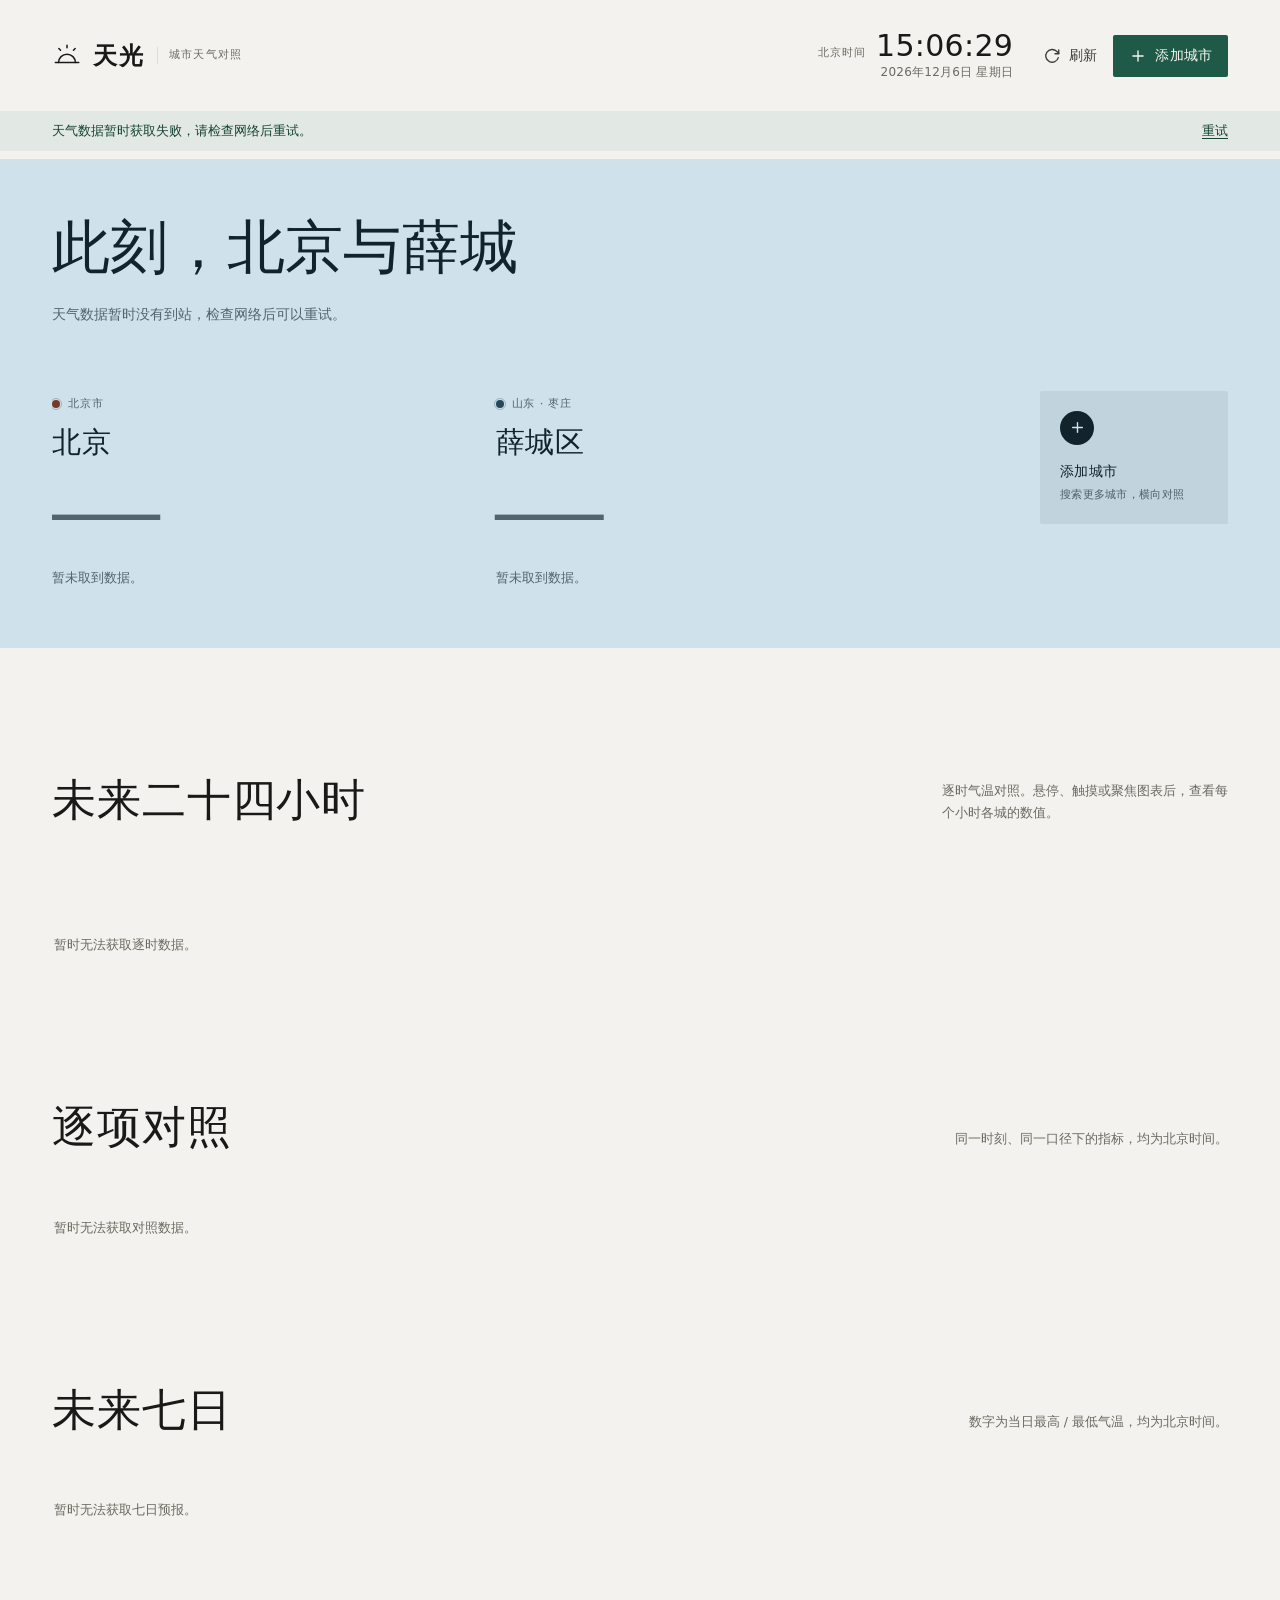
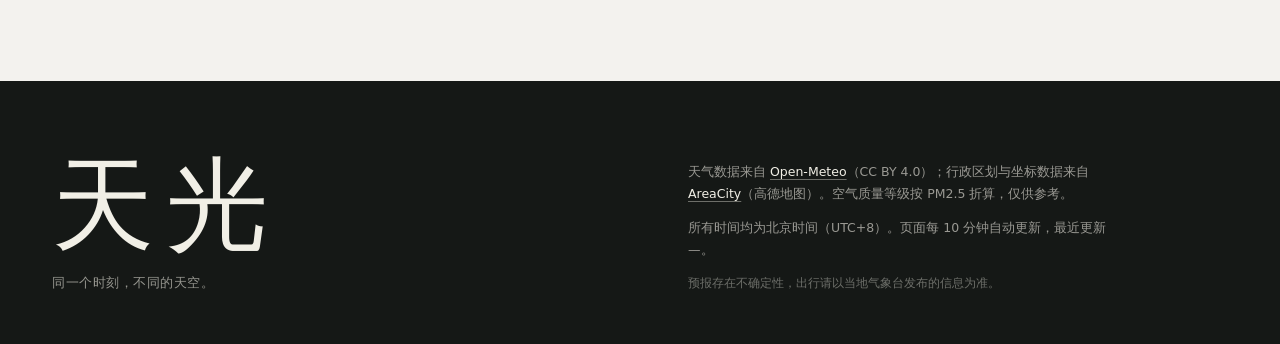
==== commit 9c8bf928: "Add district-level place search and local data" ====
--- a/index.html
+++ b/index.html
@@ -173,7 +173,7 @@
       <p class="footer-line">同一个时刻，不同的天空。</p>
     </div>
     <div class="footer-meta">
-      <p>数据来自 <a href="https://open-meteo.com/" target="_blank" rel="noopener">Open-Meteo</a> 的天气预报与空气质量模型（CC BY 4.0）。空气质量等级按 PM2.5 折算，仅供参考。</p>
+      <p>天气数据来自 <a href="https://open-meteo.com/" target="_blank" rel="noopener">Open-Meteo</a>（CC BY 4.0）；行政区划与坐标数据来自 <a href="https://github.com/xiangyuecn/AreaCity-JsSpider-StatsGov" target="_blank" rel="noopener">AreaCity</a>（高德地图）。空气质量等级按 PM2.5 折算，仅供参考。</p>
       <p>所有时间均为北京时间（UTC+8）。页面每 10 分钟自动更新，最近更新 <span id="updated-at">—</span>。</p>
       <p class="footer-small">预报存在不确定性，出行请以当地气象台发布的信息为准。</p>
     </div>
@@ -193,7 +193,7 @@
     </div>
     <div class="search-field">
       <svg class="ui-icon" aria-hidden="true"><use href="#i-search"></use></svg>
-      <input id="city-search" type="search" placeholder="搜索城市，例如 上海、成都" autocomplete="off" aria-label="搜索城市">
+      <input id="city-search" type="search" placeholder="搜索城市 / 区县，例如 微山县、上海" autocomplete="off" aria-label="搜索城市">
     </div>
     <div class="quick" id="quick-cities" aria-label="热门城市"></div>
     <div class="results" id="city-results" aria-label="搜索结果"></div>
@@ -210,6 +210,7 @@
   <div class="noscript">天光需要启用 JavaScript 才能获取实时天气数据。</div>
 </noscript>
 
+<script src="./places.js" defer></script>
 <script src="./app.js" defer></script>
 </body>
 </html>
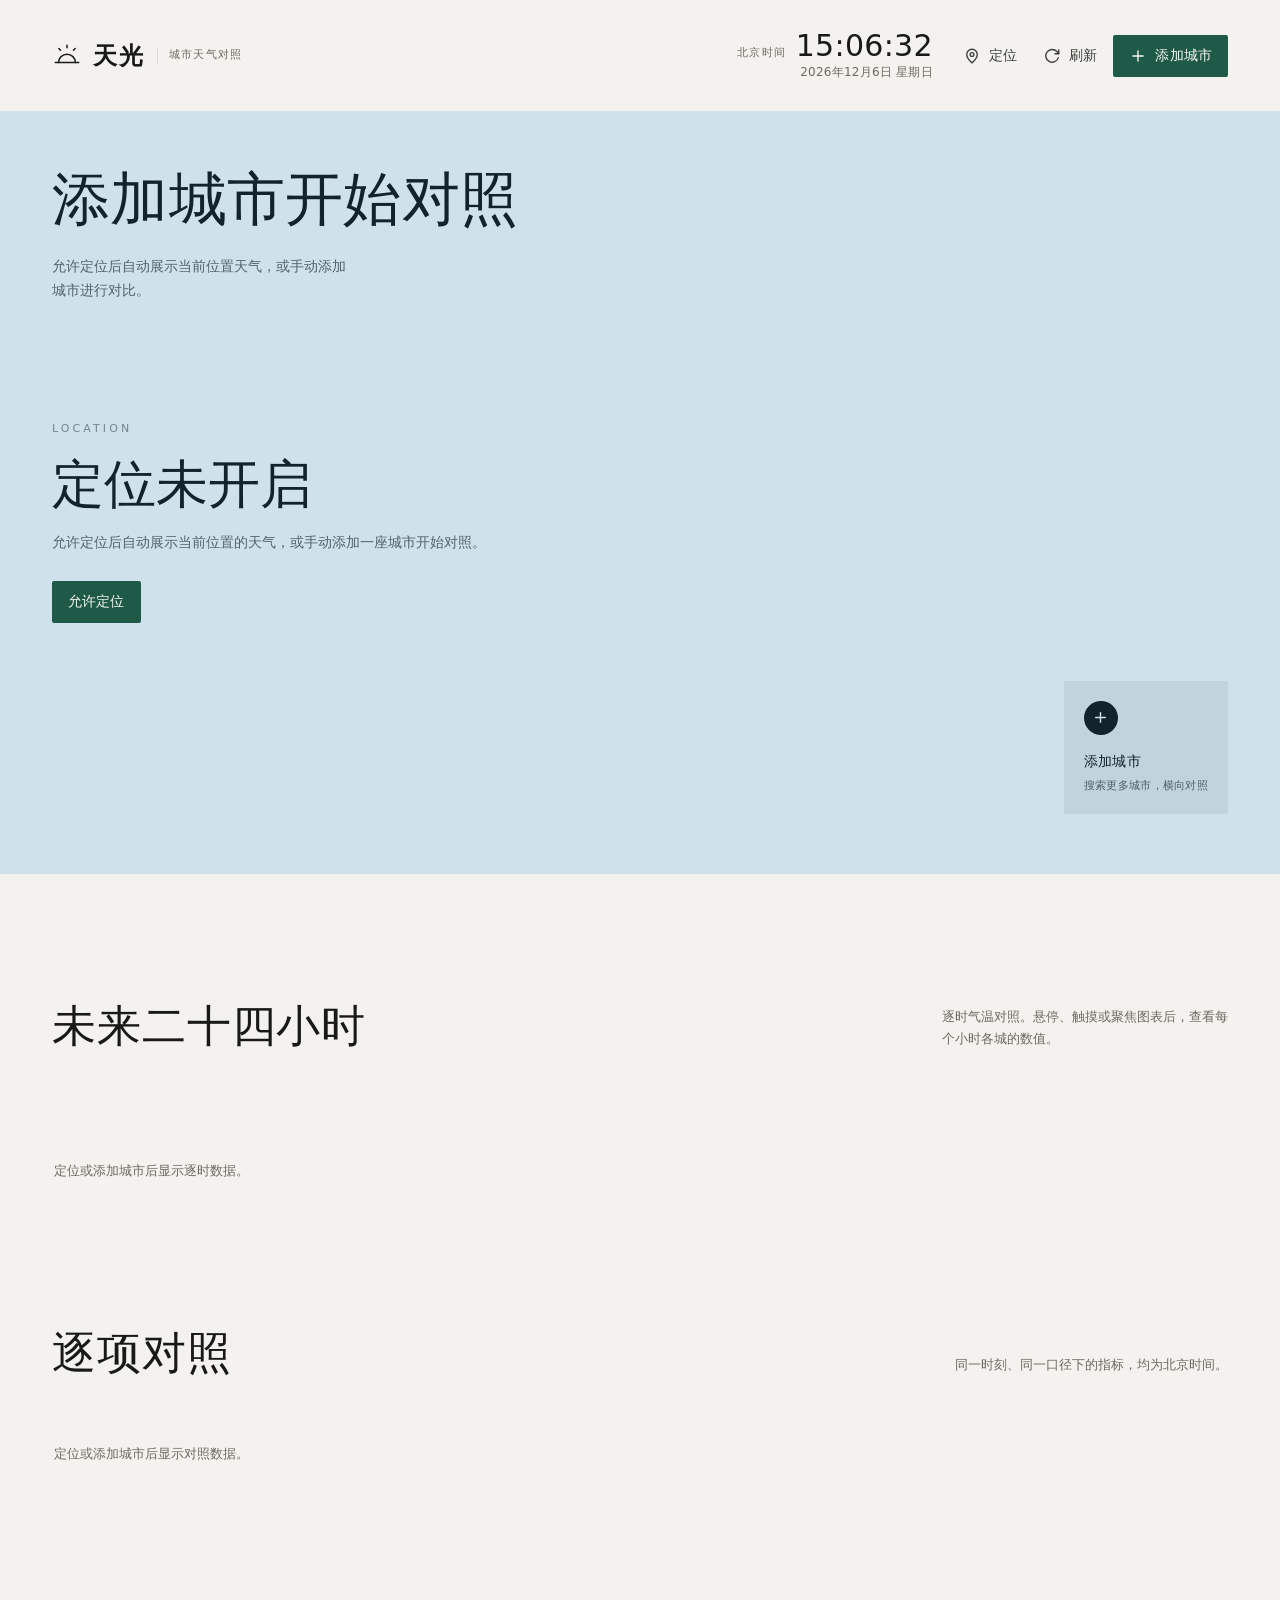
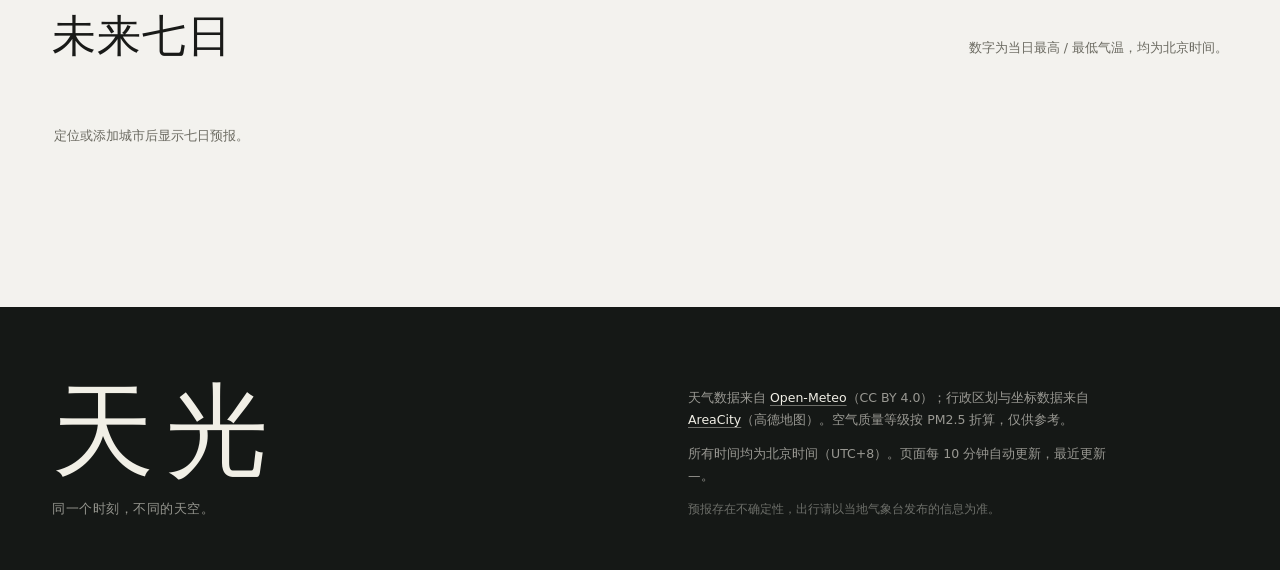
==== commit 4ac87435: "Default to current location with add-comparison cities" ====
--- a/index.html
+++ b/index.html
@@ -3,8 +3,8 @@
 <head>
 <meta charset="utf-8">
 <meta name="viewport" content="width=device-width, initial-scale=1">
-<title>天光 · 北京与薛城天气对照</title>
-<meta name="description" content="同一时刻，横向对照北京、薛城区以及更多城市的实时天气、逐时气温与未来七日预报。时间统一为北京时间。">
+<title>天光 · 城市天气对照</title>
+<meta name="description" content="默认展示当前位置的实时天气，可添加城市横向对照逐时气温与未来七日预报。时间统一为北京时间。">
 <meta name="theme-color" content="#0f1728">
 <link rel="icon" href="data:image/svg+xml,%3Csvg xmlns='http://www.w3.org/2000/svg' viewBox='0 0 32 32'%3E%3Crect width='32' height='32' fill='%230f1728'/%3E%3Cpath d='M7 22a9 9 0 0 1 18 0M3.5 22h25' fill='none' stroke='%23f2c14e' stroke-width='1.8' stroke-linecap='round'/%3E%3C/svg%3E">
 <link rel="preconnect" href="https://api.open-meteo.com" crossorigin>
@@ -78,6 +78,7 @@
     <path d="M20.4 14.2A8.5 8.5 0 1 1 18.2 5.8L21 8.6"/>
   </symbol>
   <symbol id="i-search" viewBox="0 0 24 24"><circle cx="10.5" cy="10.5" r="6.5"/><path d="M15.4 15.4L21 21"/></symbol>
+  <symbol id="i-pin" viewBox="0 0 24 24"><path d="M12 21.2s7-6.3 7-11.2a7 7 0 1 0-14 0c0 4.9 7 11.2 7 11.2Z"/><circle cx="12" cy="10" r="2.5"/></symbol>
 </svg>
 
 <a class="skip-link" href="#main">跳到主要内容</a>
@@ -96,6 +97,10 @@
   </div>
 
   <div class="mast-tools">
+    <button type="button" class="btn btn--quiet" id="locate-btn" aria-label="定位当前城市">
+      <svg class="ui-icon" aria-hidden="true"><use href="#i-pin"></use></svg>
+      <span class="btn-label">定位</span>
+    </button>
     <button type="button" class="btn btn--quiet" id="refresh-btn" aria-label="刷新天气数据">
       <svg class="ui-icon" aria-hidden="true"><use href="#i-refresh"></use></svg>
       <span class="btn-label">刷新</span>
@@ -117,10 +122,10 @@
     <div class="sky-inner">
       <div class="sky-main">
         <div class="sky-copy">
-          <h1 class="headline" id="headline">此刻，北京与薛城</h1>
+          <h1 class="headline" id="headline">正在定位…</h1>
           <p class="insight" id="insight">正在获取两座城市的实时天气…</p>
         </div>
-        <div class="solar" id="solar" aria-label="北京今日日照"></div>
+        <div class="solar" id="solar" aria-label="当前位置今日日照"></div>
       </div>
       <div class="city-row" id="city-row" role="group" aria-label="城市天气对照"></div>
       <p class="swipe-hint" id="swipe-hint" hidden>横向滚动，比较全部城市 →</p>
@@ -198,7 +203,7 @@
     <div class="quick" id="quick-cities" aria-label="热门城市"></div>
     <div class="results" id="city-results" aria-label="搜索结果"></div>
     <div class="dialog-foot">
-      <button type="button" class="link-btn" id="reset-cities">恢复默认（北京 / 薛城区）</button>
+      <button type="button" class="link-btn" id="reset-cities">回到当前位置</button>
       <span class="dialog-count" id="city-count">已添加 2 座</span>
     </div>
   </div>
--- a/styles.css
+++ b/styles.css
@@ -1323,3 +1323,65 @@
   }
   .js .reveal { opacity: 1; transform: none; }
 }
+
+
+/* 当前位置与定位空态 */
+.here-tag {
+  display: inline-block;
+  margin-left: 8px;
+  padding: 2px 7px;
+  border: 1px solid currentColor;
+  border-radius: 999px;
+  font-size: 11px;
+  line-height: 1.4;
+  letter-spacing: .04em;
+  opacity: .62;
+  vertical-align: 1px;
+}
+
+.loc-empty {
+  flex: 1 1 100%;
+  padding: 54px 0 40px;
+}
+
+.loc-empty-kicker {
+  margin: 0;
+  font-size: 11px;
+  letter-spacing: .28em;
+  color: color-mix(in srgb, currentColor 48%, transparent);
+}
+
+.loc-empty-title {
+  margin: 16px 0 0;
+  font-size: clamp(34px, 5vw, 52px);
+  line-height: 1.2;
+}
+
+.loc-empty-note {
+  max-width: 520px;
+  margin: 14px 0 0;
+  font-size: 14px;
+  line-height: 1.8;
+  color: color-mix(in srgb, currentColor 66%, transparent);
+}
+
+.loc-empty-actions {
+  display: flex;
+  flex-wrap: wrap;
+  gap: 12px;
+  margin-top: 26px;
+}
+
+.loc-empty .btn {
+  width: auto;
+}
+
+
+.city-row[data-count="0"] {
+  display: block;
+  overflow: visible;
+}
+
+.city-row[data-count="0"] .add-city {
+  margin-top: 18px;
+}
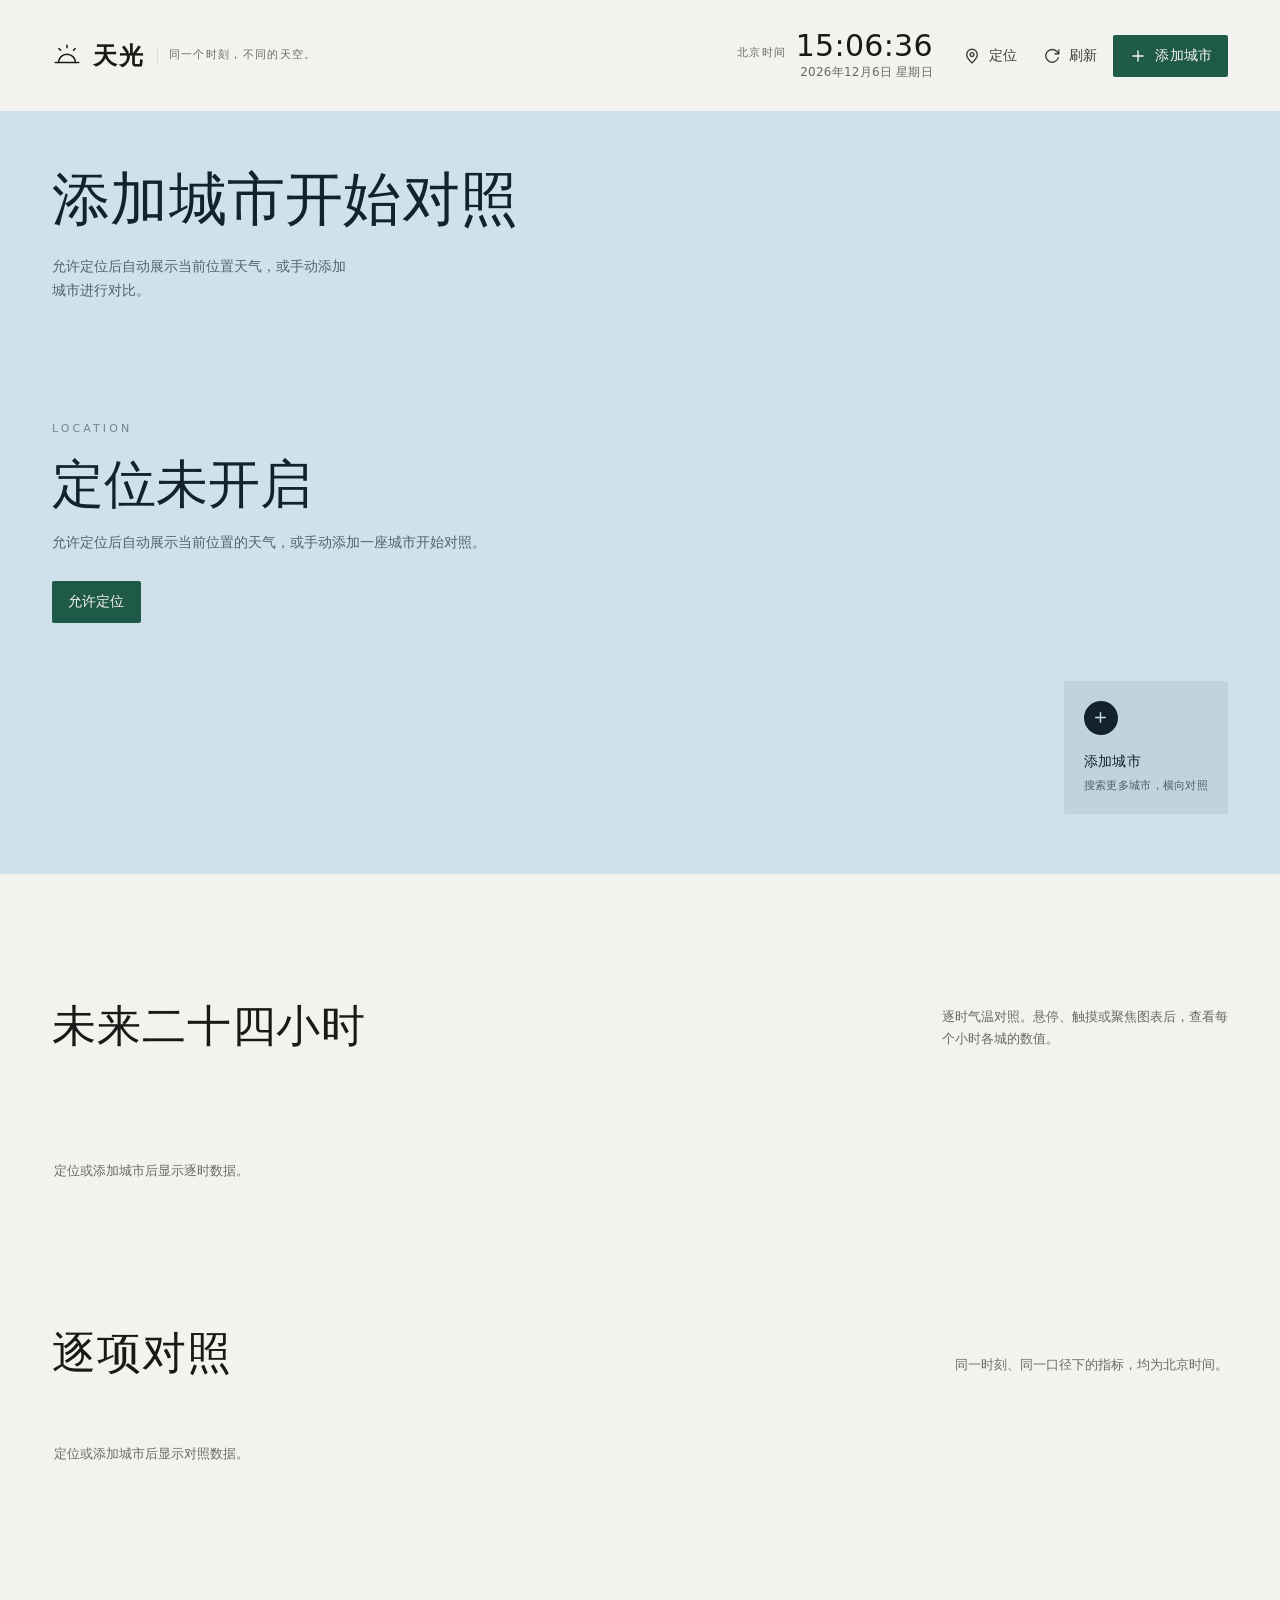
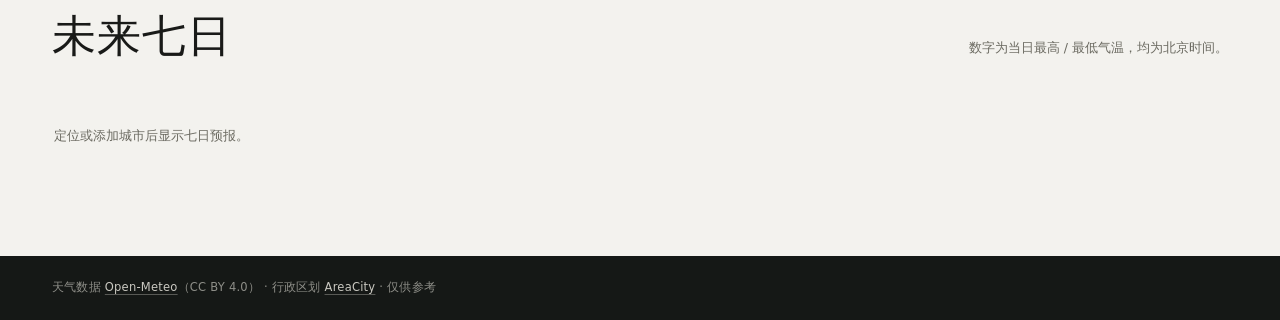
==== commit f0c25bbd: "Simplify footer and update brand subtitle" ====
--- a/index.html
+++ b/index.html
@@ -3,7 +3,7 @@
 <head>
 <meta charset="utf-8">
 <meta name="viewport" content="width=device-width, initial-scale=1">
-<title>天光 · 城市天气对照</title>
+<title>天光 · 同一个时刻，不同的天空</title>
 <meta name="description" content="默认展示当前位置的实时天气，可添加城市横向对照逐时气温与未来七日预报。时间统一为北京时间。">
 <meta name="theme-color" content="#0f1728">
 <link rel="icon" href="data:image/svg+xml,%3Csvg xmlns='http://www.w3.org/2000/svg' viewBox='0 0 32 32'%3E%3Crect width='32' height='32' fill='%230f1728'/%3E%3Cpath d='M7 22a9 9 0 0 1 18 0M3.5 22h25' fill='none' stroke='%23f2c14e' stroke-width='1.8' stroke-linecap='round'/%3E%3C/svg%3E">
@@ -87,7 +87,7 @@
   <a class="brand" href="./" aria-label="天光 · 城市天气对照">
     <svg class="brand-mark" viewBox="0 0 32 32" aria-hidden="true"><use href="#i-mark"></use></svg>
     <span class="brand-name">天光</span>
-    <span class="brand-sub">城市天气对照</span>
+    <span class="brand-sub">同一个时刻，不同的天空。</span>
   </a>
 
   <div class="clock" role="group" aria-label="北京时间">
@@ -173,15 +173,7 @@
 
 <footer class="footer">
   <div class="footer-inner">
-    <div class="footer-lead">
-      <p class="footer-word">天光</p>
-      <p class="footer-line">同一个时刻，不同的天空。</p>
-    </div>
-    <div class="footer-meta">
-      <p>天气数据来自 <a href="https://open-meteo.com/" target="_blank" rel="noopener">Open-Meteo</a>（CC BY 4.0）；行政区划与坐标数据来自 <a href="https://github.com/xiangyuecn/AreaCity-JsSpider-StatsGov" target="_blank" rel="noopener">AreaCity</a>（高德地图）。空气质量等级按 PM2.5 折算，仅供参考。</p>
-      <p>所有时间均为北京时间（UTC+8）。页面每 10 分钟自动更新，最近更新 <span id="updated-at">—</span>。</p>
-      <p class="footer-small">预报存在不确定性，出行请以当地气象台发布的信息为准。</p>
-    </div>
+    <p class="footer-credit">天气数据 <a href="https://open-meteo.com/" target="_blank" rel="noopener">Open-Meteo</a>（CC BY 4.0） · 行政区划 <a href="https://github.com/xiangyuecn/AreaCity-JsSpider-StatsGov" target="_blank" rel="noopener">AreaCity</a> · 仅供参考</p>
   </div>
 </footer>
 
--- a/styles.css
+++ b/styles.css
@@ -947,50 +947,30 @@
 /* ---------- footer ---------- */
 
 .footer {
-  margin-top: clamp(84px, 11vw, 148px);
+  margin-top: clamp(56px, 7vw, 92px);
   background: #151816;
   color: #f1efe6;
-  padding: clamp(44px, 6vw, 76px) var(--pad) clamp(32px, 4vw, 52px);
+  padding: 22px var(--pad) calc(22px + env(safe-area-inset-bottom));
 }
 
 .footer-inner {
   max-width: var(--shell);
   margin: 0 auto;
-  display: grid;
-  grid-template-columns: minmax(0, 1fr) minmax(0, 540px);
-  gap: clamp(32px, 5vw, 72px);
-  align-items: end;
-}
-
-.footer-word {
-  font-family: var(--serif);
-  font-size: clamp(56px, 8vw, 104px);
-  font-weight: 400;
-  letter-spacing: .12em;
-  line-height: .95;
-}
-
-.footer-line {
-  margin-top: 18px;
-  font-size: 13px;
-  letter-spacing: .04em;
-  color: rgba(241, 239, 230, .58);
-}
-
-.footer-meta p {
-  margin: 0 0 12px;
-  font-size: 12.5px;
-  line-height: 1.75;
-  color: rgba(241, 239, 230, .6);
-  max-width: 56ch;
-}
-.footer-meta p:last-child { margin-bottom: 0; }
-.footer-meta a {
-  color: #f1efe6;
-  text-decoration-color: rgba(241, 239, 230, .4);
+}
+
+.footer-credit {
+  margin: 0;
+  font-size: 11.5px;
+  line-height: 1.7;
+  letter-spacing: .02em;
+  color: rgba(241, 239, 230, .55);
+}
+
+.footer-credit a {
+  color: rgba(241, 239, 230, .82);
+  text-decoration-color: rgba(241, 239, 230, .3);
   text-underline-offset: 3px;
 }
-.footer-small { font-size: 11.5px !important; color: rgba(241, 239, 230, .4) !important; }
 
 /* ---------- dialog ---------- */
 
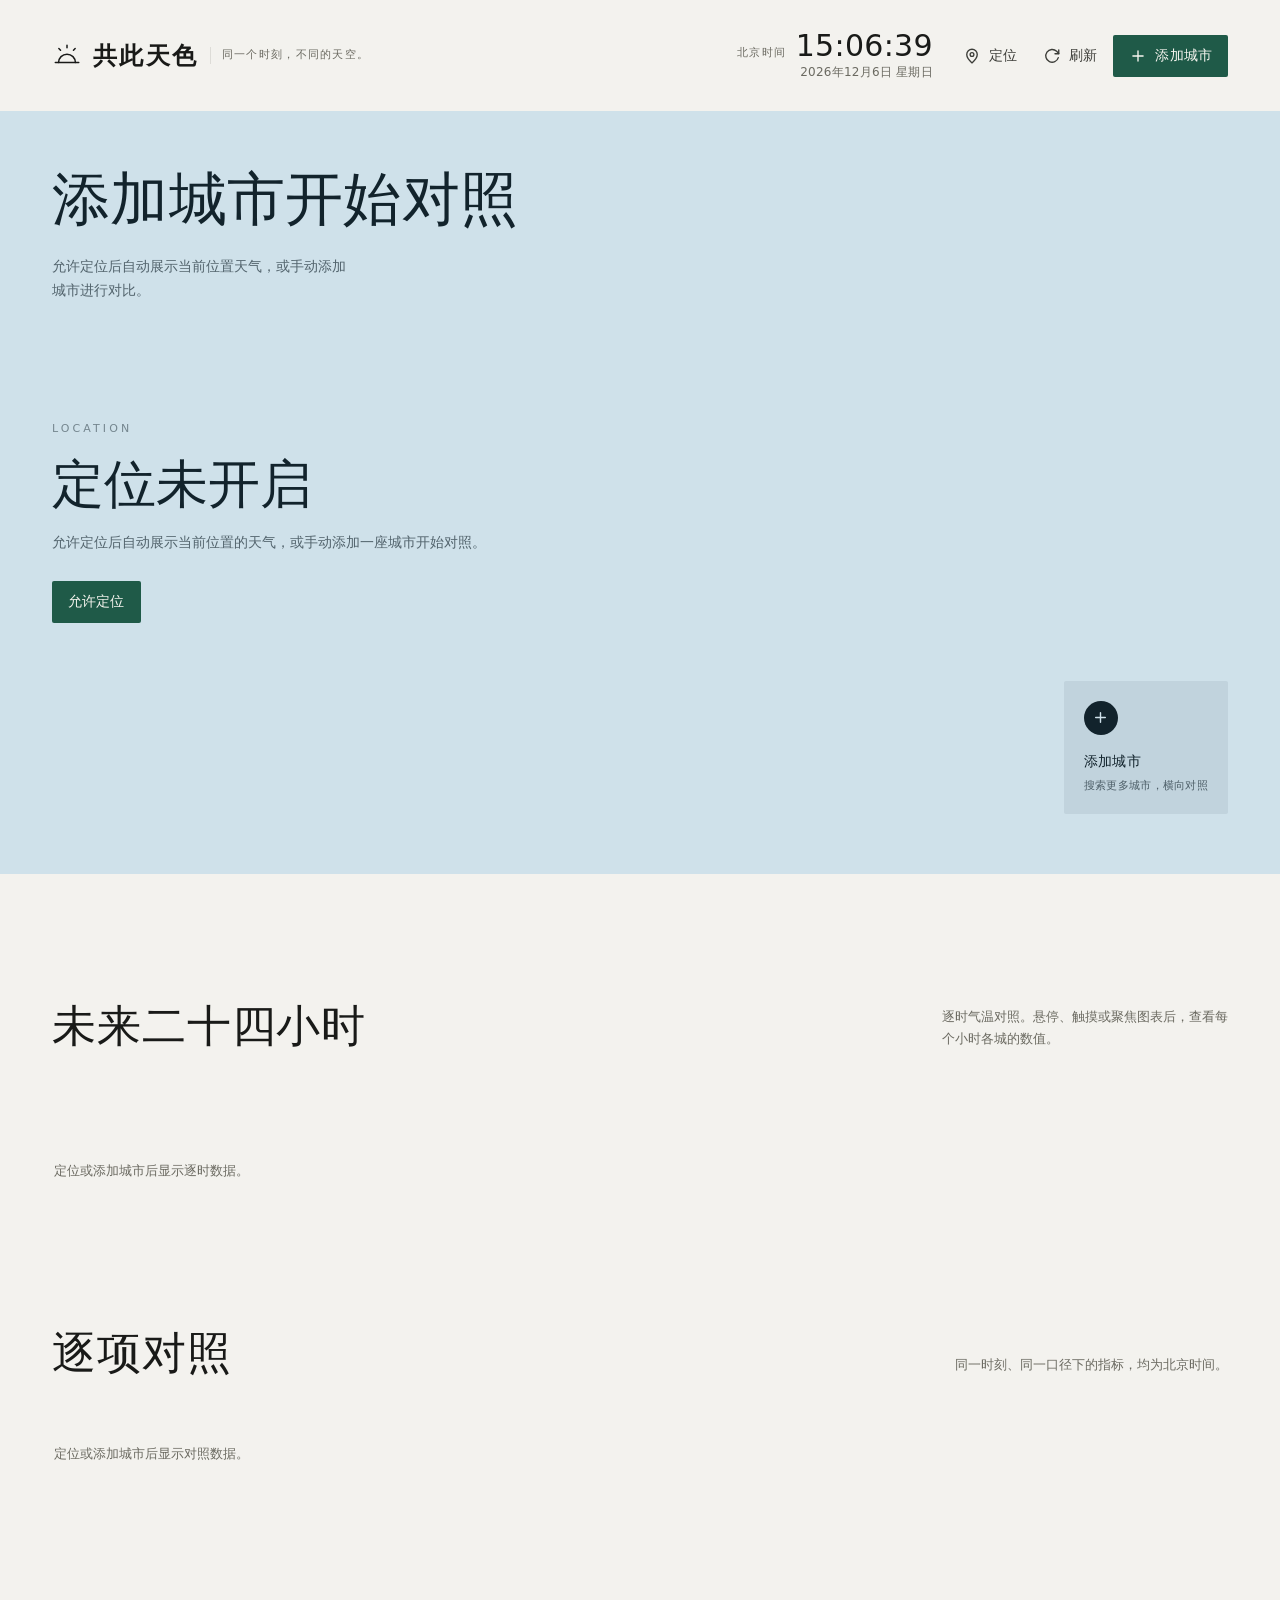
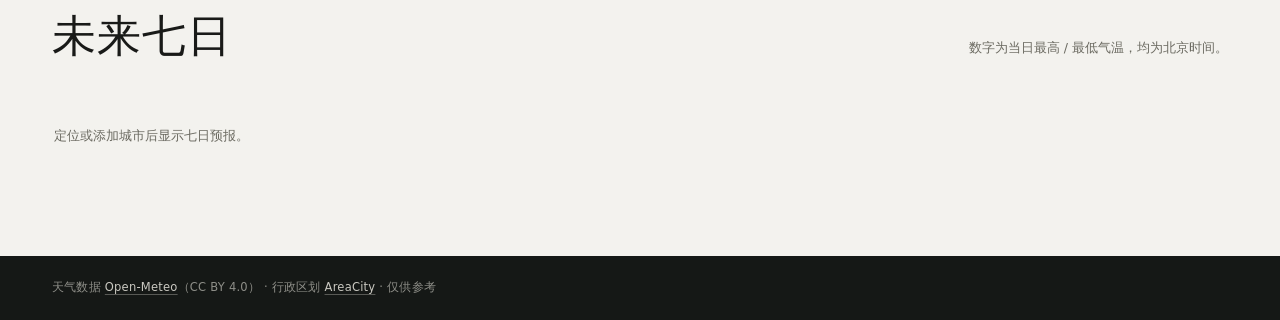
==== commit 06e9b547: "Rename brand to 共此天色" ====
--- a/index.html
+++ b/index.html
@@ -3,7 +3,7 @@
 <head>
 <meta charset="utf-8">
 <meta name="viewport" content="width=device-width, initial-scale=1">
-<title>天光 · 同一个时刻，不同的天空</title>
+<title>共此天色 · 同一个时刻，不同的天空</title>
 <meta name="description" content="默认展示当前位置的实时天气，可添加城市横向对照逐时气温与未来七日预报。时间统一为北京时间。">
 <meta name="theme-color" content="#0f1728">
 <link rel="icon" href="data:image/svg+xml,%3Csvg xmlns='http://www.w3.org/2000/svg' viewBox='0 0 32 32'%3E%3Crect width='32' height='32' fill='%230f1728'/%3E%3Cpath d='M7 22a9 9 0 0 1 18 0M3.5 22h25' fill='none' stroke='%23f2c14e' stroke-width='1.8' stroke-linecap='round'/%3E%3C/svg%3E">
@@ -84,9 +84,9 @@
 <a class="skip-link" href="#main">跳到主要内容</a>
 
 <header class="masthead">
-  <a class="brand" href="./" aria-label="天光 · 城市天气对照">
+  <a class="brand" href="./" aria-label="共此天色 · 城市天气对照">
     <svg class="brand-mark" viewBox="0 0 32 32" aria-hidden="true"><use href="#i-mark"></use></svg>
-    <span class="brand-name">天光</span>
+    <span class="brand-name">共此天色</span>
     <span class="brand-sub">同一个时刻，不同的天空。</span>
   </a>
 
@@ -204,7 +204,7 @@
 <div class="toast" id="toast" role="status" aria-live="polite"></div>
 
 <noscript>
-  <div class="noscript">天光需要启用 JavaScript 才能获取实时天气数据。</div>
+  <div class="noscript">共此天色需要启用 JavaScript 才能获取实时天气数据。</div>
 </noscript>
 
 <script src="./places.js" defer></script>
--- a/styles.css
+++ b/styles.css
@@ -1,5 +1,5 @@
 /* =========================================================================
-   天光 · 城市天气对照
+   共此天色 · 城市天气对照
    One page, one type system: serif display (Songti) + sans data (PingFang).
    Palette: neutral paper, pine accent, weather-coloured sky bands.
    ========================================================================= */
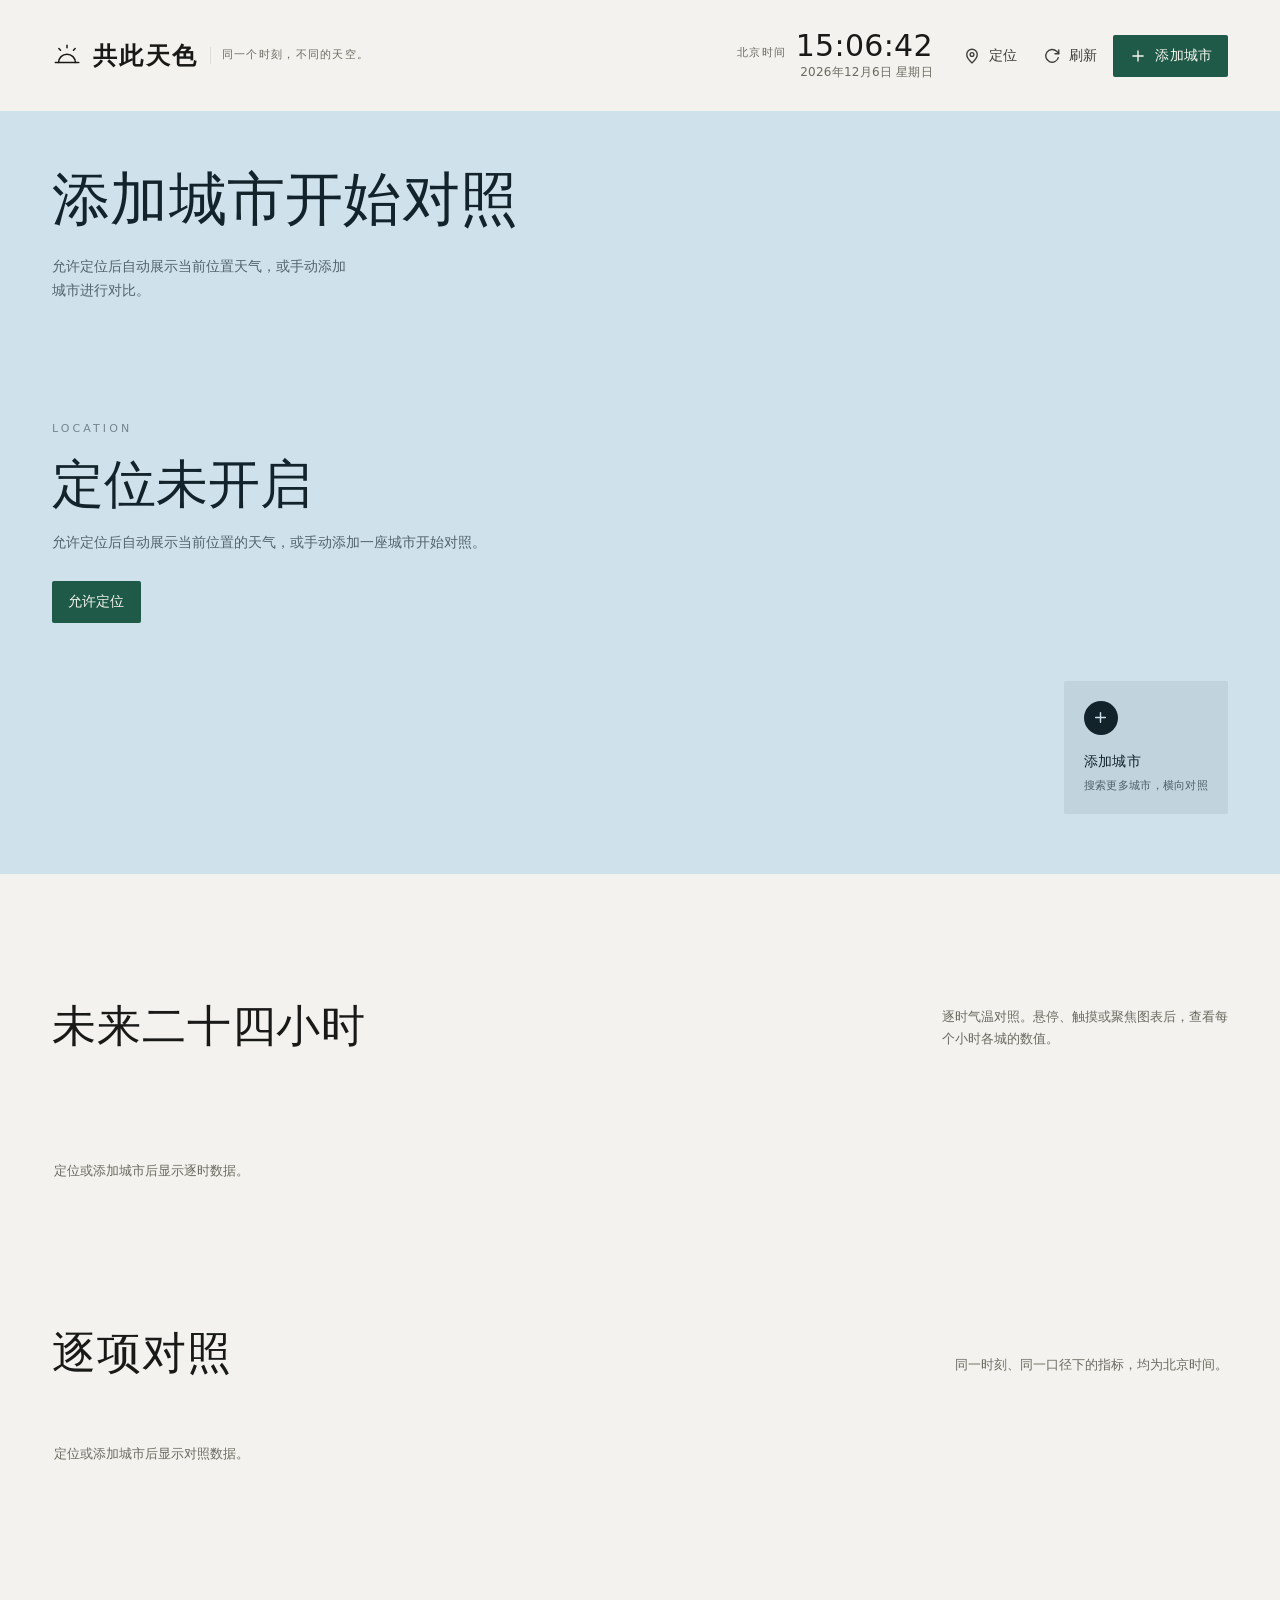
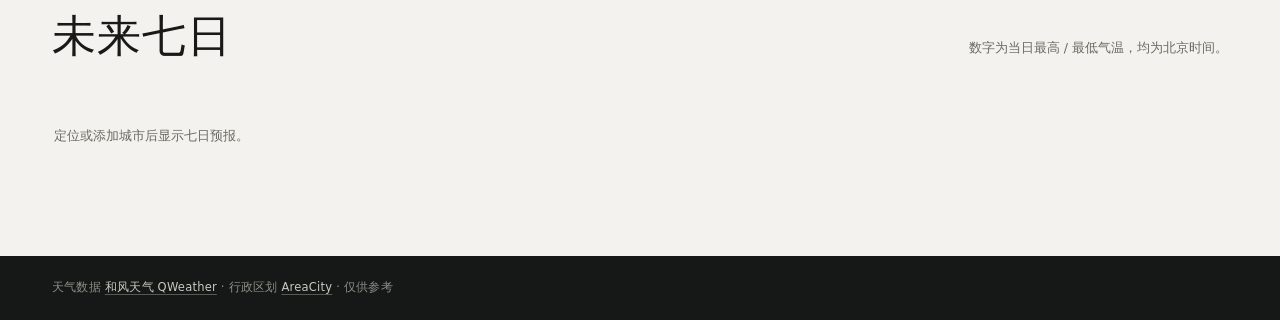
==== commit 6e6cf9f7: "Switch weather data source to QWeather" ====
--- a/index.html
+++ b/index.html
@@ -7,8 +7,7 @@
 <meta name="description" content="默认展示当前位置的实时天气，可添加城市横向对照逐时气温与未来七日预报。时间统一为北京时间。">
 <meta name="theme-color" content="#0f1728">
 <link rel="icon" href="data:image/svg+xml,%3Csvg xmlns='http://www.w3.org/2000/svg' viewBox='0 0 32 32'%3E%3Crect width='32' height='32' fill='%230f1728'/%3E%3Cpath d='M7 22a9 9 0 0 1 18 0M3.5 22h25' fill='none' stroke='%23f2c14e' stroke-width='1.8' stroke-linecap='round'/%3E%3C/svg%3E">
-<link rel="preconnect" href="https://api.open-meteo.com" crossorigin>
-<link rel="preconnect" href="https://air-quality-api.open-meteo.com" crossorigin>
+<link rel="preconnect" href="https://kd44ud3a2q.re.qweatherapi.com" crossorigin>
 <link rel="stylesheet" href="./styles.css">
 <script>document.documentElement.classList.add('js');</script>
 </head>
@@ -173,7 +172,7 @@
 
 <footer class="footer">
   <div class="footer-inner">
-    <p class="footer-credit">天气数据 <a href="https://open-meteo.com/" target="_blank" rel="noopener">Open-Meteo</a>（CC BY 4.0） · 行政区划 <a href="https://github.com/xiangyuecn/AreaCity-JsSpider-StatsGov" target="_blank" rel="noopener">AreaCity</a> · 仅供参考</p>
+    <p class="footer-credit">天气数据 <a href="https://www.qweather.com" target="_blank" rel="noopener">和风天气 QWeather</a> · 行政区划 <a href="https://github.com/xiangyuecn/AreaCity-JsSpider-StatsGov" target="_blank" rel="noopener">AreaCity</a> · 仅供参考</p>
   </div>
 </footer>
 
